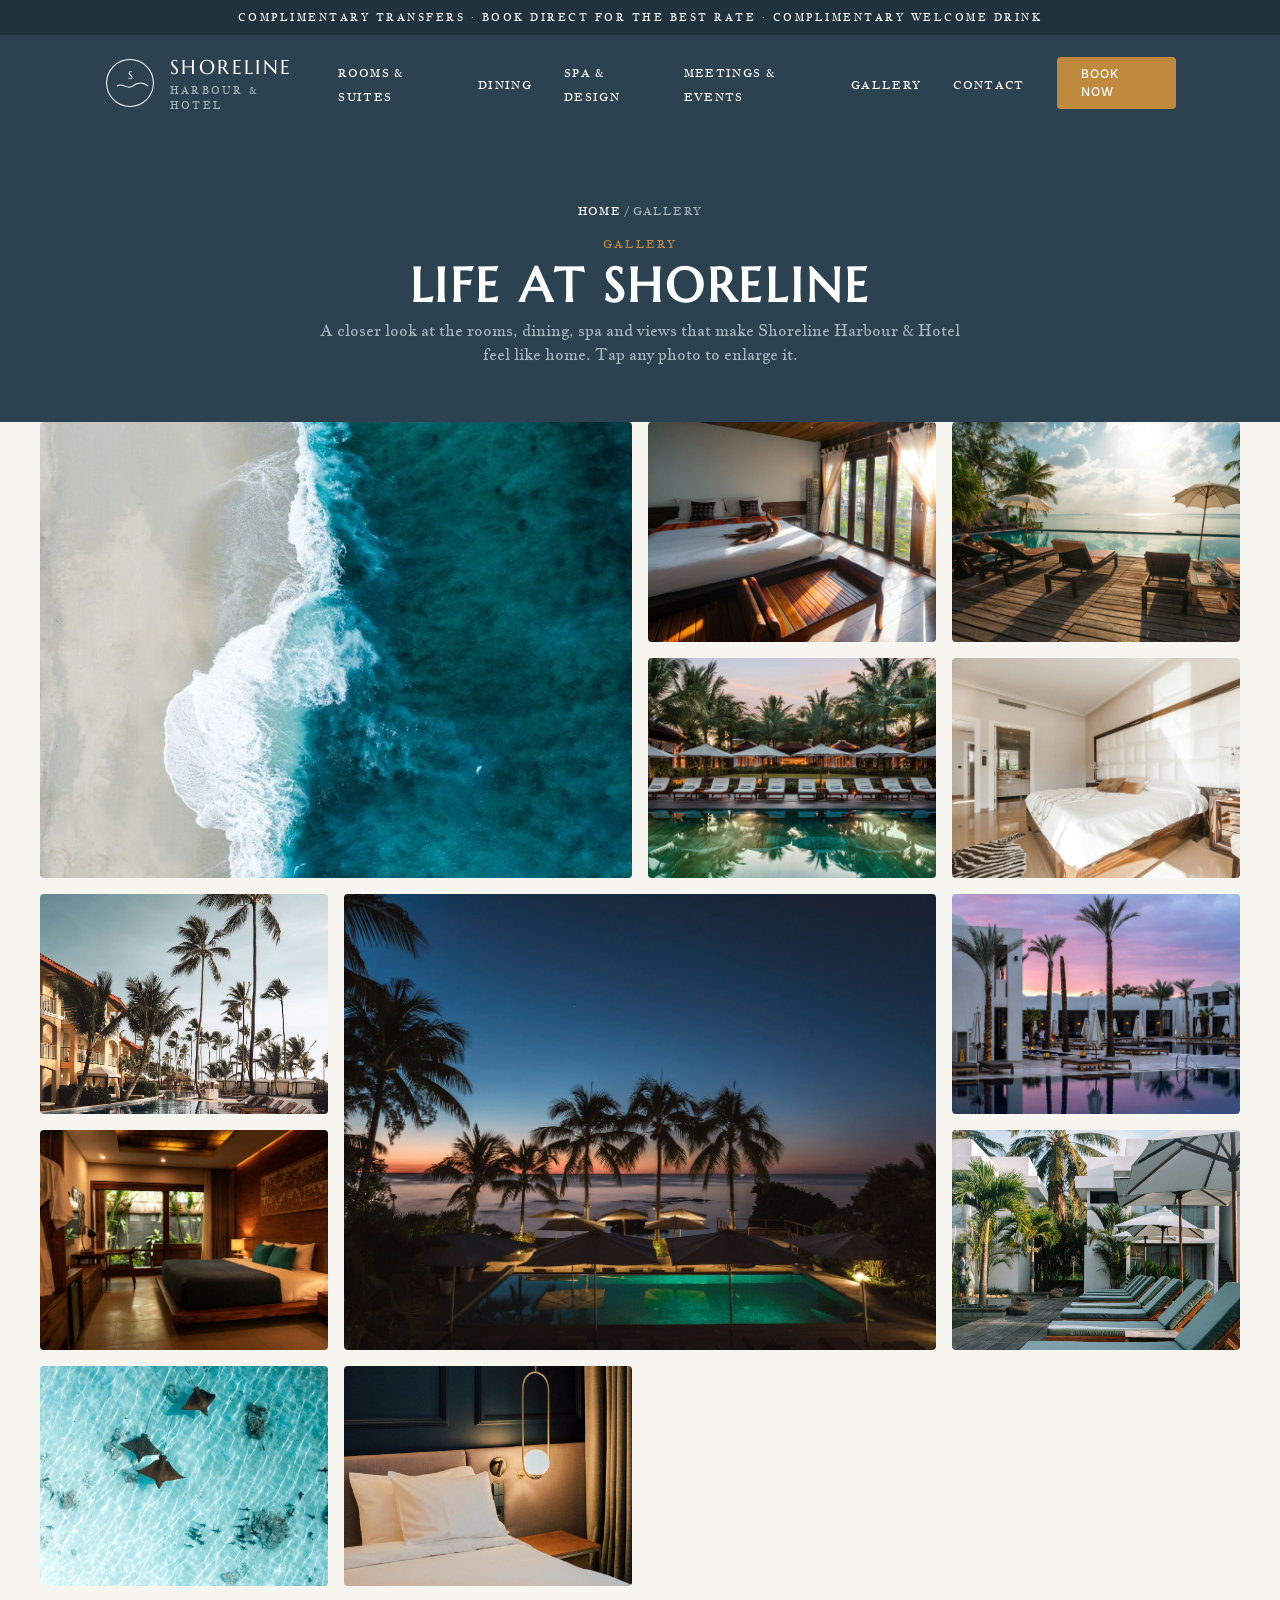
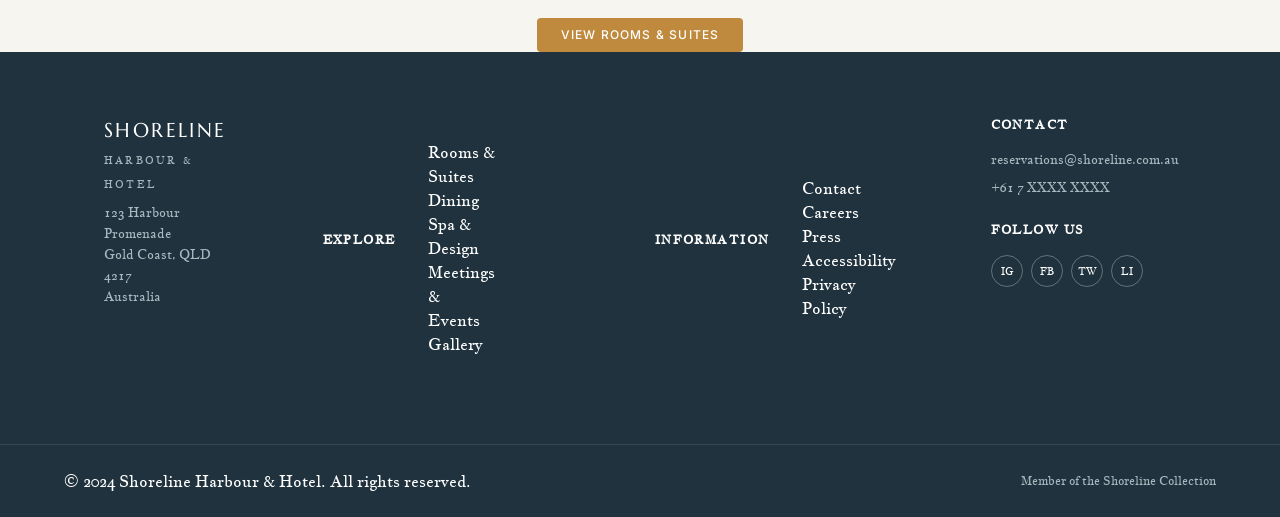
==== gallery.html @ e33201b2 "Initial commit — Shoreline Harbour & Hotel (Claude-maintained copy) Forked from the FraserL04/Shorel" ====
<!DOCTYPE html>
<html lang="en">
<head>
  <meta charset="UTF-8">
  <meta name="viewport" content="width=device-width, initial-scale=1">
  <title>Gallery | Shoreline Harbour & Hotel</title>
  <link rel="stylesheet" href="styles.css">
</head>
<body>

  <div id="scroll-progress"></div>

  <div class="announcement-bar">
    COMPLIMENTARY TRANSFERS · BOOK DIRECT FOR THE BEST RATE ·
    COMPLIMENTARY WELCOME DRINK
  </div>

  <header>

    <nav aria-label="Primary">

      <a href="index.html#hero" class="logo">

        <div class="logo-icon">

          <svg viewBox="0 0 100 100" aria-hidden="true">
            <circle cx="50" cy="50" r="45" fill="none" stroke="currentColor" stroke-width="2"/>
            <path
              d="M25 56 C35 48,45 64,55 56
                 S75 48,85 56"
              fill="none"
              stroke="currentColor"
              stroke-width="2"
            />
            <text x="50" y="42" text-anchor="middle">S</text>
          </svg>

        </div>

        <div class="logo-text">
          <span class="logo-title">SHORELINE</span>
          <span class="logo-subtitle">HARBOUR &amp; HOTEL</span>
        </div>

      </a>

      <button class="nav-toggle" aria-label="Open menu" aria-expanded="false">
        <span></span>
        <span></span>
        <span></span>
      </button>

      <ul class="nav-links">
        <li><a href="rooms.html">Rooms &amp; Suites</a></li>
        <li><a href="index.html#dining">Dining</a></li>
        <li><a href="index.html#spa">Spa &amp; Design</a></li>
        <li><a href="index.html#events">Meetings &amp; Events</a></li>
        <li><a href="gallery.html" aria-current="page">Gallery</a></li>
        <li><a href="index.html#events">Contact</a></li>
      </ul>

      <a href="index.html#events" class="nav-book-btn">Book Now</a>

    </nav>

  </header>

  <main>

    <section class="page-hero">
      <div class="container">
        <div class="breadcrumb"><a href="index.html">Home</a> / Gallery</div>
        <div class="section-label">Gallery</div>
        <h1>Life at Shoreline</h1>
        <p>
          A closer look at the rooms, dining, spa and views that make
          Shoreline Harbour &amp; Hotel feel like home. Tap any photo to
          enlarge it.
        </p>
      </div>
    </section>

    <section id="full-gallery">
      <div class="container">

        <div class="full-gallery-grid reveal-grid">

          <button class="gallery-item reveal span-2 img-gallery-2" data-full="images/gallery-aerial-beach.jpg" aria-label="Aerial view of the beach"></button>
          <button class="gallery-item reveal room-img-deluxe" data-full="images/deluxe-king-room.jpg" aria-label="Deluxe King Room"></button>
          <button class="gallery-item reveal img-spa-large" data-full="images/spa-poolside.jpg" aria-label="Poolside spa area"></button>
          <button class="gallery-item reveal img-gallery-3" data-full="images/gallery-sunset-poolside.jpg" aria-label="Sunset by the poolside"></button>
          <button class="gallery-item reveal room-img-junior" data-full="images/junior-suite-room.jpg" aria-label="Junior Suite lounge area"></button>
          <button class="gallery-item reveal img-dining" data-full="images/dining-terrace.jpg" aria-label="Waterfront dining terrace"></button>
          <button class="gallery-item reveal img-gallery-4 span-2" data-full="images/gallery-night-pool.jpg" aria-label="Pool at night"></button>
          <button class="gallery-item reveal img-spa-small-1" data-full="images/spa-sunset-lounge.jpg" aria-label="Sunset spa lounge"></button>
          <button class="gallery-item reveal room-img-penthouse" data-full="images/penthouse-suite-room.jpg" aria-label="Penthouse Suite with private terrace"></button>
          <button class="gallery-item reveal img-gallery-1" data-full="images/gallery-resort-loungers.jpg" aria-label="Resort loungers"></button>
          <button class="gallery-item reveal img-spa-small-2" data-full="images/spa-stingray-lagoon.jpg" aria-label="Stingray lagoon spa"></button>
          <button class="gallery-item reveal img-gallery-5" data-full="images/gallery-bedside-lamp.jpg" aria-label="Bedside lamp detail"></button>

        </div>

        <div class="section-cta">
          <a href="rooms.html" class="section-link">View Rooms &amp; Suites</a>
        </div>

      </div>
    </section>

  </main>

  <div class="lightbox-overlay" id="lightbox">
    <button class="lightbox-close" id="lightbox-close" aria-label="Close">&times;</button>
    <img src="" alt="" id="lightbox-image">
  </div>

  <footer>

    <div class="footer-top">

      <div class="footer-brand">
        <div class="footer-logo">
          <span class="logo-title">SHORELINE</span>
          <span class="logo-subtitle">HARBOUR &amp; HOTEL</span>
        </div>
        <p class="footer-address">
          123 Harbour Promenade<br>
          Gold Coast, QLD 4217<br>
          Australia
        </p>
      </div>

      <nav class="footer-col">
        <h3>Explore</h3>
        <ul>
          <li><a href="rooms.html">Rooms &amp; Suites</a></li>
          <li><a href="index.html#dining">Dining</a></li>
          <li><a href="index.html#spa">Spa &amp; Design</a></li>
          <li><a href="index.html#events">Meetings &amp; Events</a></li>
          <li><a href="gallery.html">Gallery</a></li>
        </ul>
      </nav>

      <nav class="footer-col">
        <h3>Information</h3>
        <ul>
          <li><a href="index.html#events">Contact</a></li>
          <li><a href="#">Careers</a></li>
          <li><a href="#">Press</a></li>
          <li><a href="#">Accessibility</a></li>
          <li><a href="#">Privacy Policy</a></li>
        </ul>
      </nav>

      <div class="footer-col">
        <h3>Contact</h3>
        <p>reservations@shoreline.com.au</p>
        <p>+61 7 XXXX XXXX</p>

        <h3 class="footer-follow">Follow Us</h3>
        <div class="footer-social">
          <a href="#" aria-label="Instagram">IG</a>
          <a href="#" aria-label="Facebook">FB</a>
          <a href="#" aria-label="Twitter">TW</a>
          <a href="#" aria-label="LinkedIn">LI</a>
        </div>
      </div>

    </div>

    <div class="footer-bottom">
      <p>&copy; 2024 Shoreline Harbour & Hotel. All rights reserved.</p>
      <p class="footer-collection">Member of the Shoreline Collection</p>
    </div>

  </footer>

  <button id="back-to-top" aria-label="Back to top">↑</button>

  <div class="mobile-book-bar">
    <span class="mobile-book-bar-info">From<strong>$420/night</strong></span>
    <a href="index.html#events" class="nav-book-btn">Book Now</a>
  </div>

  <script src="script.js"></script>

</body>
</html>
---- styles.css ----
@import url('https://fonts.googleapis.com/css2?family=Inter:wght@500&family=Jacques+Francois&family=Marcellus+SC&family=Wittgenstein:ital@0;1&display=swap');

:root {
  --color-primary: #2c4250;
  --color-accent: #c08a3e;
  --color-bg: #f7f5f0;
  --color-cream-deep: #f1e6d2;
  --color-white: #ffffff;
  --color-muted: #a7b8bf;
  --color-dark: #20323d;
  --color-border: #cdcdcd;
  --color-placeholder: #c9c3b5;

  --space-xs: 4px;
  --space-sm: 8px;
  --space-md: 16px;
  --space-lg: 24px;
  --space-xl: 32px;
  --space-2xl: 48px;
  --space-3xl: 64px;
}

*,
*::before,
*::after {
  box-sizing: border-box;
}

html {
  scroll-behavior: smooth;
}

body {
  margin: 0;
  background: var(--color-bg);
  color: var(--color-primary);
  font-family: "Jacques Francois", serif;
  line-height: 1.5;
}

img {
  display: block;
  width: 100%;
}

a {
  text-decoration: none;
  color: inherit;
}

.container {
  max-width: 1200px;
  margin: 0 auto;
}

/* =======================
   Scroll-reveal animation
   Elements fade + lift into place the first time they enter
   the viewport (see .reveal usage on images/cards throughout).
======================= */

.reveal {
  opacity: 0;
  transform: translateY(28px);
  transition: opacity 0.8s ease, transform 0.8s ease;
}

.reveal.in-view {
  opacity: 1;
  transform: translateY(0);
}

.reveal-grid > .reveal:nth-child(1)  { transition-delay: 0s; }
.reveal-grid > .reveal:nth-child(2)  { transition-delay: .08s; }
.reveal-grid > .reveal:nth-child(3)  { transition-delay: .16s; }
.reveal-grid > .reveal:nth-child(4)  { transition-delay: .24s; }
.reveal-grid > .reveal:nth-child(5)  { transition-delay: .32s; }
.reveal-grid > .reveal:nth-child(6)  { transition-delay: .4s; }
.reveal-grid > .reveal:nth-child(7)  { transition-delay: .48s; }
.reveal-grid > .reveal:nth-child(8)  { transition-delay: .56s; }
.reveal-grid > .reveal:nth-child(9)  { transition-delay: .64s; }
.reveal-grid > .reveal:nth-child(10) { transition-delay: .72s; }
.reveal-grid > .reveal:nth-child(11) { transition-delay: .8s; }
.reveal-grid > .reveal:nth-child(12) { transition-delay: .88s; }

@media (prefers-reduced-motion: reduce) {
  .reveal {
    opacity: 1;
    transform: none;
    transition: none;
  }
}

/* =======================
   Announcement Bar
======================= */

.announcement-bar {
  background: var(--color-dark);
  color: var(--color-white);
  text-align: center;
  padding: 10px 20px;
  font-size: 10px;
  letter-spacing: 0.25em;
  text-transform: uppercase;
  font-family: "Jacques Francois", serif;
}

/* =======================
   Typography
======================= */

h1,
h2,
h3 {
  font-family: "Marcellus SC", serif;
  letter-spacing: 0.06em;
  margin-top: 0;
}

h1,
h2 {
  text-transform: uppercase;
}

h1 {
  font-size: 76px;
  line-height: 1.05;
}

h2 {
  font-size: 36px;
  line-height: 1.1;
  margin-bottom: var(--space-xl);
}

h3 {
  font-size: 18px;
}

p,
input,
textarea,
label,
li,
a {
  font-family: "Jacques Francois", serif;
}

.tagline {
  font-family: "Wittgenstein", serif;
  font-style: italic;
  font-size: 20px;
  line-height: 1.5;
}

button,
.nav-book-btn,
.section-link,
.outline-link,
.outline-button,
.outline-dark {
  background: var(--color-accent);
  color: var(--color-white);
  border: none;
  border-radius: 4px;
  padding: var(--space-sm) var(--space-lg);
  font-family: "Inter", sans-serif;
  font-size: 12px;
  font-weight: 500;
  letter-spacing: 0.1em;
  text-transform: uppercase;
  cursor: pointer;
}

.section-link,
.outline-link {
  display: inline-block;
}

.outline-link {
  background: transparent;
  border: 1px solid var(--color-primary);
  color: var(--color-primary);
}

/* =======================
   Header
======================= */

header {
  background: var(--color-primary);
}

nav {
  max-width: 1200px;
  margin: 0 auto;
  padding: var(--space-sm) var(--space-3xl);
  display: flex;
  align-items: center;
  justify-content: space-between;
  gap: 32px;
}

/* =======================
   Logo
======================= */

.logo {
  display: flex;
  align-items: center;
  gap: 14px;
  color: var(--color-white);
}

.logo-icon {
  width: 56px;
  height: 56px;
}

.logo-icon svg {
  width: 100%;
  height: 100%;
}

.logo-icon text {
  fill: currentColor;
  font-family: "Marcellus SC", serif;
  font-size: 22px;
}

.logo-text {
  display: flex;
  flex-direction: column;
}

.logo-title {
  color: var(--color-white);
  font-family: "Marcellus SC", serif;
  font-size: 20px;
  letter-spacing: 0.12em;
}

.logo-subtitle {
  color: var(--color-muted);
  font-size: 10px;
  letter-spacing: 0.22em;
  text-transform: uppercase;
}

/* =======================
   Navigation
======================= */

.nav-links {
  display: flex;
  align-items: center;
  gap: var(--space-xl);
  list-style: none;
  margin-left: auto;
  padding: 0;
}

.nav-links a {
  color: var(--color-white);
  font-size: 11px;
  letter-spacing: 0.12em;
  text-transform: uppercase;
}

.nav-book-btn {
  display: inline-block;
}

/* =======================
   Hero
======================= */

#hero {
  position: relative;
  overflow: hidden;
  background: var(--color-primary);
  color: var(--color-white);
  padding: 96px var(--space-3xl) 112px;
}

.hero-slides {
  position: absolute;
  inset: 0;
  z-index: 0;
}

.hero-slide {
  position: absolute;
  inset: 0;
  background-size: cover;
  background-position: center;
  opacity: 0;
  transform: scale(1.06);
  transition: opacity 1.8s ease, transform 7s ease-out;
}

.hero-slide.active {
  opacity: 1;
  transform: scale(1);
}

.hero-overlay {
  position: absolute;
  inset: 0;
  z-index: 1;
  background: linear-gradient(
    180deg,
    rgba(32, 50, 61, 0.9),
    rgba(44, 66, 80, 0.8) 55%,
    rgba(32, 50, 61, 0.92)
  );
}

@media (prefers-reduced-motion: reduce) {
  .hero-slide {
    transition: opacity 1.2s ease;
    transform: none;
  }
}

.hero-layout {
  position: relative;
  z-index: 2;
  display: flex;
  justify-content: space-between;
  align-items: center;
  gap: 64px;
}

.hero-content {
  max-width: 650px;
}

.hero-label {
  display: flex;
  align-items: center;
  gap: 12px;
  text-transform: uppercase;
  letter-spacing: 0.18em;
  font-size: 11px;
  margin-bottom: var(--space-lg);
}

.hero-line {
  width: 48px;
  height: 1px;
  background: var(--color-white);
}

#hero h1 {
  color: var(--color-white);
  margin-bottom: var(--space-lg);
}

.hero-divider {
  width: 120px;
  margin: 0 0 var(--space-lg);
  border: 0;
  border-top: 1px solid rgba(255,255,255,.4);
}

#hero .tagline {
  color: var(--color-white);
  margin-bottom: var(--space-xl);
}

.hero-buttons {
  display: flex;
  gap: var(--space-md);
}

.outline-button {
  background: transparent;
  border: 1px solid var(--color-white);
  color: var(--color-white);
}

.hero-emblem {
  width: 220px;
  height: 220px;
  color: var(--color-white);
  flex-shrink: 0;
}

.hero-emblem svg {
  width: 100%;
  height: 100%;
}

/* =======================
   Sections
======================= */

#rooms,
#dining,
#spa,
#gallery,
#testimonials,
#contact {
  padding: var(--space-2xl) var(--space-3xl);
}

/* Alternating cream/white rhythm so the mid-page sections read as
   distinct rooms rather than one continuous scroll. Navy hero and
   the events/weddings bands stay as anchor points either side. */

#rooms,
#spa,
#testimonials {
  background: var(--color-cream-deep);
}

#dining,
#gallery,
#contact {
  background: var(--color-white);
}

.section-intro {
  max-width: 720px;
}

/* =======================
   Room Cards
======================= */

.rooms-grid {
  display: grid;
  grid-template-columns: repeat(3, 1fr);
  gap: var(--space-lg);
}

.room-card {
  background: var(--color-white);
  padding: var(--space-lg);
  border-radius: 4px;
  box-shadow: 0 2px 8px rgba(0,0,0,.06);
}

.room-meta {
  color: var(--color-muted);
}

.price {
  color: var(--color-accent);
  font-size: 18px;
}

.button-group {
  display: flex;
  gap: var(--space-md);
  margin-top: var(--space-lg);
}

.button-group a {
  background: var(--color-accent);
  color: var(--color-white);
  border: none;
  border-radius: 4px;
  padding: var(--space-sm) var(--space-lg);
  font-family: "Inter", sans-serif;
  font-size: 12px;
  font-weight: 500;
  letter-spacing: 0.1em;
  text-transform: uppercase;
  cursor: pointer;
  display: inline-block;
}

.button-group a:hover {
  background: #a8752f;
  transform: translateY(-2px);
  box-shadow: 0 6px 14px rgba(0,0,0,.15);
}

.section-cta {
  text-align: center;
  margin-top: var(--space-xl);
}

/* =======================
   Dining
======================= */

.dining-layout {
  display: grid;
  grid-template-columns: 1fr 1fr;
  gap: var(--space-xl);
  align-items: center;
}

/* =======================
   Spa
======================= */

.spa-grid {
  display: grid;
  grid-template-columns: 2fr 1fr;
  gap: var(--space-lg);
}

.spa-side {
  display: flex;
  flex-direction: column;
  gap: var(--space-lg);
}

.spa-large {
  height: 500px;
}

.spa-small {
  height: 238px;
}

/* =======================
   Events
======================= */

#events {
  background: var(--color-primary);
  color: var(--color-white);
  text-align: center;
  padding: 96px var(--space-3xl);
}

#events h2 {
  color: var(--color-white);
}

.events-content {
  max-width: 800px;
  margin: 0 auto;
}

.events-label {
  text-transform: uppercase;
  letter-spacing: 0.18em;
  font-size: 11px;
  color: var(--color-accent);
  margin-bottom: var(--space-sm);
}

.events-divider {
  width: 120px;
  margin: var(--space-md) auto;
  border: 0;
  border-top: 1px solid rgba(255,255,255,.4);
}

.events-buttons {
  justify-content: center;
  margin-top: var(--space-lg);
}

/* =======================
   Gallery (single row, varied heights)
======================= */

.gallery-grid {
  display: flex;
  align-items: flex-end;
  gap: var(--space-md);
}

.gallery-grid .image-placeholder {
  flex: 1;
  min-width: 0;
}

.gallery-grid .image-placeholder:nth-child(1) {
  height: 300px;
}

.gallery-grid .image-placeholder:nth-child(2) {
  height: 220px;
}

.gallery-grid .image-placeholder:nth-child(3) {
  height: 180px;
}

.gallery-grid .image-placeholder:nth-child(4) {
  height: 260px;
}

.gallery-grid .image-placeholder:nth-child(5) {
  height: 320px;
}

/* =======================
   Image Placeholders
======================= */

.image-placeholder,
.large-image,
.map-placeholder {
  background: var(--color-placeholder);
  background-size: cover;
  background-position: center;
  border-radius: 4px;
}

/* Real photos dropped into each placeholder slot */

.room-img-deluxe   { background-image: url('images/deluxe-king-room.jpg'); }
.room-img-junior   { background-image: url('images/junior-suite-room.jpg'); }
.room-img-penthouse{ background-image: url('images/penthouse-suite-room.jpg'); }

.img-dining     { background-image: url('images/dining-terrace.jpg'); }
.img-spa-large  { background-image: url('images/spa-poolside.jpg'); }
.img-spa-small-1{ background-image: url('images/spa-sunset-lounge.jpg'); }
.img-spa-small-2{ background-image: url('images/spa-stingray-lagoon.jpg'); }

.img-gallery-1 { background-image: url('images/gallery-resort-loungers.jpg'); }
.img-gallery-2 { background-image: url('images/gallery-aerial-beach.jpg'); }
.img-gallery-3 { background-image: url('images/gallery-sunset-poolside.jpg'); }
.img-gallery-4 { background-image: url('images/gallery-night-pool.jpg'); }
.img-gallery-5 { background-image: url('images/gallery-bedside-lamp.jpg'); }

.image-placeholder {
  min-height: 240px;
}

.large-image {
  min-height: 420px;
}

.map-placeholder {
  min-height: 420px;
}

/* =======================
   Testimonials
======================= */

.testimonials-grid {
  display: grid;
  grid-template-columns: repeat(3, 1fr);
  gap: var(--space-lg);
}

.testimonial-card {
  background: var(--color-white);
  padding: var(--space-xl);
  border-radius: 4px;
  box-shadow: 0 2px 8px rgba(0,0,0,.06);
}

blockquote {
  margin: 0 0 var(--space-md);
}

.guest-name {
  color: var(--color-muted);
}

.star-rating {
  color: var(--color-accent);
}

/* =======================
   Contact
======================= */

.contact-layout {
  display: grid;
  grid-template-columns: 1fr 1fr;
  gap: var(--space-xl);
}

form {
  display: flex;
  flex-direction: column;
  gap: var(--space-lg);
}

label {
  display: block;
  margin-bottom: var(--space-sm);
}

input,
textarea {
  width: 100%;
  padding: var(--space-md);
  background: var(--color-white);
  border: 1px solid var(--color-border);
  font-family: inherit;
}

/* =======================
   Footer
======================= */

footer {
  background: var(--color-dark);
  color: var(--color-white);
}

.footer-top {
  max-width: 1200px;
  margin: 0 auto;
  padding: var(--space-3xl);
  display: grid;
  grid-template-columns: 1.2fr 1fr 1fr 1fr;
  gap: var(--space-xl);
}

.footer-links {
  display: flex;
  gap: var(--space-3xl);
}

.footer-links ul {
  list-style: none;
  padding: 0;
}

.footer-links a {
  color: var(--color-white);
}

.footer-brand .logo-title {
  display: block;
}

.footer-address {
  color: var(--color-muted);
  font-size: 13px;
  line-height: 1.6;
  margin-top: var(--space-sm);
}

.footer-col h3 {
  color: var(--color-white);
  font-family: "Jacques Francois", serif;
  text-transform: uppercase;
  letter-spacing: 0.12em;
  font-size: 12px;
  margin-bottom: var(--space-md);
}

.footer-col ul {
  list-style: none;
  padding: 0;
}

.footer-col a {
  color: var(--color-white);
}

.footer-col p {
  color: var(--color-muted);
  font-size: 13px;
  margin: 0 0 var(--space-sm);
}

.footer-follow {
  margin-top: var(--space-lg);
}

.footer-social {
  display: flex;
  gap: var(--space-sm);
}

.footer-social a {
  border: 1px solid rgba(255,255,255,.3);
  border-radius: 50%;
  width: 32px;
  height: 32px;
  display: flex;
  align-items: center;
  justify-content: center;
  font-size: 10px;
  color: var(--color-white);
}

.footer-bottom {
  display: flex;
  justify-content: space-between;
  align-items: center;
  padding: var(--space-lg) var(--space-3xl);
  border-top: 1px solid rgba(255,255,255,.1);
}

.footer-bottom p {
  margin: 0;
}

.footer-collection {
  color: var(--color-muted);
  font-size: 12px;
  margin: 0;
}

/* =========================================================
   LAYER 4 — FIGMA MATCH REFINEMENTS
   New pieces added to match the Figma design.
========================================================= */

/* Small gold label that sits above each section heading */

.section-label {
  text-transform: uppercase;
  letter-spacing: 0.18em;
  font-size: 11px;
  color: var(--color-accent);
  margin-bottom: var(--space-sm);
}

/* White band under the hero — crisp contrast right after the navy hero,
   ahead of the cream rooms section */

#quote-band {
  background: var(--color-white);
  text-align: center;
  padding: var(--space-2xl) var(--space-3xl);
}

.quote-band-label {
  text-transform: uppercase;
  letter-spacing: 0.22em;
  font-size: 10px;
  color: var(--color-muted);
  margin: 0 0 var(--space-md);
}

.quote-band-text {
  font-family: "Wittgenstein", serif;
  font-style: italic;
  font-size: 22px;
  color: var(--color-primary);
  max-width: 720px;
  margin: 0 auto;
}

/* Corner badges on the room cards */

.room-card .image-placeholder {
  position: relative;
}

.room-badge {
  position: absolute;
  top: var(--space-md);
  left: var(--space-md);
  background: var(--color-primary);
  color: var(--color-white);
  font-family: "Inter", sans-serif;
  font-size: 10px;
  font-weight: 500;
  letter-spacing: 0.12em;
  text-transform: uppercase;
  padding: 6px 12px;
  border-radius: 2px;
}

/* Buttons that sit under section text */

.section-btn {
  margin-top: var(--space-lg);
}

/* Outline button for use on light (cream) backgrounds */

.outline-dark {
  background: transparent;
  border: 1px solid var(--color-primary);
  color: var(--color-primary);
}

/* Weddings & Events section (navy band) */

#weddings {
  background: var(--color-primary);
  color: var(--color-white);
  text-align: center;
  padding: 96px var(--space-3xl);
}

#weddings h2 {
  color: var(--color-white);
}

.weddings-content {
  max-width: 800px;
  margin: 0 auto;
}

.weddings-content .section-label {
  color: var(--color-accent);
}

.weddings-buttons {
  justify-content: center;
  margin-top: var(--space-lg);
}

/* Testimonial location line */

.testimonial-card .star-rating {
  margin-bottom: var(--space-md);
}

.guest-location {
  color: var(--color-muted);
  font-size: 12px;
  margin: 0;
}

/* =========================================================
   POLISH — hover states, back to top, scroll progress bar
========================================================= */

/* Smooth transitions on anything interactive */

button,
.nav-book-btn,
.nav-links a,
.footer-col a,
.footer-social a,
.room-card,
.testimonial-card {
  transition: all 0.25s ease;
}

/* Image placeholders zoom in slightly on hover via background-size,
   which crops cleanly within the existing box (no overflow needed) */

.image-placeholder {
  transition: filter 0.5s ease, background-size 0.9s ease, box-shadow 0.3s ease;
}

/* Buttons lift slightly and darken on hover */

button:hover,
.nav-book-btn:hover,
.section-link:hover {
  background: #a8752f;
  transform: translateY(-2px);
  box-shadow: 0 6px 14px rgba(0,0,0,.15);
}

.outline-link:hover {
  background: rgba(44,66,80,.08);
}

.outline-button:hover {
  background: rgba(255,255,255,.12);
  border-color: var(--color-white);
}

.outline-dark:hover {
  background: rgba(44,66,80,.08);
}

/* Nav links get an underline that grows in on hover */

.nav-links a {
  position: relative;
}

.nav-links a::after {
  content: "";
  position: absolute;
  left: 0;
  bottom: -4px;
  width: 0;
  height: 1px;
  background: var(--color-accent);
  transition: width 0.25s ease;
}

.nav-links a:hover::after {
  width: 100%;
}

.nav-links a:hover {
  color: var(--color-accent);
}

/* Footer links brighten on hover */

.footer-col a:hover {
  color: var(--color-accent);
}

.footer-social a:hover {
  border-color: var(--color-accent);
  color: var(--color-accent);
}

/* Cards lift on hover */

.room-card:hover,
.testimonial-card:hover {
  transform: translateY(-4px);
  box-shadow: 0 10px 24px rgba(0,0,0,.10);
}

/* Images zoom and darken slightly on hover, like a real photo would */

.image-placeholder:hover {
  filter: brightness(0.92);
  background-size: 112%;
}

@media (prefers-reduced-motion: reduce) {
  .image-placeholder,
  .image-placeholder:hover {
    transition: none;
    background-size: cover;
  }
}

/* Scroll progress bar — fixed to the very top of the page */

#scroll-progress {
  position: fixed;
  top: 0;
  left: 0;
  height: 3px;
  width: 0%;
  background: var(--color-accent);
  z-index: 1000;
}

/* Back to top button */

#back-to-top {
  position: fixed;
  bottom: var(--space-xl);
  right: var(--space-xl);
  width: 48px;
  height: 48px;
  border-radius: 50%;
  background: var(--color-primary);
  color: var(--color-white);
  border: none;
  display: flex;
  align-items: center;
  justify-content: center;
  font-size: 18px;
  cursor: pointer;
  opacity: 0;
  visibility: hidden;
  transform: translateY(12px);
  transition: all 0.3s ease;
  z-index: 999;
  padding: 0;
}

#back-to-top.visible {
  opacity: 1;
  visibility: visible;
  transform: translateY(0);
}

#back-to-top:hover {
  background: var(--color-accent);
  transform: translateY(-3px);
  box-shadow: 0 6px 14px rgba(0,0,0,.2);
}

/* =========================================================
   LAYER 3 — RESPONSIVE + HAMBURGER NAV
   Everything below is the mobile and tablet behaviour.
========================================================= */

/* Hamburger toggle button — hidden on desktop, shown on mobile */

.nav-toggle {
  display: none;
  flex-direction: column;
  justify-content: center;
  gap: 5px;
  width: 44px;
  height: 44px;
  padding: 0;
  margin-left: auto;
  background: transparent;
  border: none;
  border-radius: 0;
  cursor: pointer;
}

.nav-toggle span {
  display: block;
  width: 26px;
  height: 2px;
  margin: 0 auto;
  background: var(--color-accent);
  transition: transform 0.3s ease, opacity 0.3s ease;
}

/* =======================
   TABLET (max-width 768px)
======================= */

@media (max-width: 768px) {

  /* Let the full nav wrap instead of overflowing, no hamburger yet */
  nav {
    flex-wrap: wrap;
    padding: var(--space-sm) var(--space-lg);
  }

  /* Room cards and testimonials drop to 2 columns */
  .rooms-grid,
  .testimonials-grid {
    grid-template-columns: repeat(2, 1fr);
  }

  /* Footer eases from 4 columns to 2 */
  .footer-top {
    grid-template-columns: repeat(2, 1fr);
  }

}

/* =======================
   MOBILE (max-width 480px — covers real phones, tested at 375px)
======================= */

@media (max-width: 480px) {

  /* --- Navigation collapses to a hamburger menu --- */

  nav {
    flex-wrap: wrap;
    padding: var(--space-sm) var(--space-lg);
    gap: var(--space-md);
  }

  .nav-toggle {
    display: flex;
  }

  .nav-links,
  .nav-book-btn {
    display: none;
  }

  nav.nav-open .nav-links {
    display: flex;
    flex-direction: column;
    flex-basis: 100%;
    gap: var(--space-md);
    margin-left: 0;
    padding: var(--space-md) 0 0;
  }

  nav.nav-open .nav-book-btn {
    display: inline-block;
    flex-basis: 100%;
    text-align: center;
  }

  /* Hamburger lines animate into an X when the menu is open */
  nav.nav-open .nav-toggle span:nth-child(1) {
    transform: translateY(7px) rotate(45deg);
  }

  nav.nav-open .nav-toggle span:nth-child(2) {
    opacity: 0;
  }

  nav.nav-open .nav-toggle span:nth-child(3) {
    transform: translateY(-7px) rotate(-45deg);
  }

  /* --- Hero stacks vertically and centres --- */

  #hero {
    padding: var(--space-2xl) var(--space-lg);
  }

  .hero-layout {
    flex-direction: column;
    align-items: center;
    text-align: center;
    gap: var(--space-xl);
  }

  .hero-label {
    justify-content: center;
  }

  .hero-divider {
    margin-left: auto;
    margin-right: auto;
  }

  .hero-buttons {
    justify-content: center;
    flex-wrap: wrap;
  }

  .hero-emblem {
    width: 140px;
    height: 140px;
  }

  #hero h1 {
    font-size: 44px;
  }

  /* --- Section headings shrink --- */

  h2 {
    font-size: 28px;
  }

  /* --- Section padding reduces to 24px --- */

  #rooms,
  #dining,
  #spa,
  #gallery,
  #testimonials,
  #quote-band {
    padding: var(--space-lg);
  }

  #events,
  #weddings {
    padding: var(--space-2xl) var(--space-lg);
  }

  /* --- Cards collapse to a single column --- */

  .testimonials-grid {
    grid-template-columns: 1fr;
  }

  /* --- Room cards become a swipeable carousel for faster scanning/booking --- */

  .rooms-grid {
    display: flex;
    grid-template-columns: unset;
    overflow-x: auto;
    scroll-snap-type: x mandatory;
    -webkit-overflow-scrolling: touch;
    gap: var(--space-md);
    margin: 0 calc(var(--space-lg) * -1);
    padding: 0 var(--space-lg) var(--space-sm);
  }

  .rooms-grid .room-card {
    flex: 0 0 82%;
    scroll-snap-align: center;
  }

  /* Hide the descriptive paragraph on mobile room cards so photo, price
     and the Book button are visible without extra scrolling/reading */

  .room-card > p:not(.room-meta):not(.price) {
    display: none;
  }

  .room-card .button-group {
    gap: var(--space-sm);
  }

  .room-card .button-group button:last-child {
    flex: 1;
  }

  /* --- Card inner padding reduces to 16px --- */

  .room-card,
  .testimonial-card {
    padding: var(--space-md);
  }

  .button-group {
    flex-wrap: wrap;
  }

  /* --- Dining and spa stack into one column --- */

  .dining-layout,
  .spa-grid {
    grid-template-columns: 1fr;
  }

  .spa-large {
    height: 300px;
  }

  /* --- Gallery becomes a single column --- */

  .gallery-grid {
    display: grid;
    grid-template-columns: 1fr;
    gap: var(--space-md);
  }

  .gallery-grid .image-placeholder:nth-child(n) {
    height: 200px;
  }

  /* --- Footer stacks vertically --- */

  .footer-top {
    grid-template-columns: 1fr;
    padding: var(--space-2xl) var(--space-lg);
  }

  .footer-bottom {
    flex-direction: column;
    gap: var(--space-sm);
    text-align: center;
    padding: var(--space-lg);
  }

  /* --- Persistent quick-booking bar --- */

  body {
    padding-bottom: 76px;
  }

  .mobile-book-bar {
    display: flex;
  }

  #back-to-top {
    bottom: 92px;
  }

}

/* =========================================================
   MOBILE QUICK-BOOKING BAR
   Sticky bottom bar (mobile only) so booking is always one
   tap away, regardless of scroll position.
========================================================= */

.mobile-book-bar {
  display: none;
  position: fixed;
  bottom: 0;
  left: 0;
  right: 0;
  align-items: center;
  justify-content: space-between;
  gap: var(--space-md);
  background: var(--color-primary);
  padding: 10px var(--space-lg);
  box-shadow: 0 -4px 16px rgba(0,0,0,.18);
  z-index: 998;
}

.mobile-book-bar-info {
  color: var(--color-white);
  font-family: "Inter", sans-serif;
  font-size: 11px;
  letter-spacing: 0.06em;
}

.mobile-book-bar-info strong {
  display: block;
  font-family: "Marcellus SC", serif;
  font-size: 16px;
  letter-spacing: 0.04em;
  color: var(--color-accent);
}

.mobile-book-bar .nav-book-btn {
  display: inline-block;
  flex-shrink: 0;
}

/* =========================================================
   SUBPAGES — Rooms & Suites / Gallery
========================================================= */

.page-hero {
  background: var(--color-primary);
  color: var(--color-white);
  text-align: center;
  padding: 72px var(--space-3xl) 56px;
}

.page-hero .section-label {
  color: var(--color-accent);
}

.page-hero h1 {
  color: var(--color-white);
  font-size: 48px;
  margin-bottom: var(--space-sm);
}

.page-hero p {
  max-width: 640px;
  margin: 0 auto;
  color: var(--color-muted);
}

.breadcrumb {
  font-size: 11px;
  letter-spacing: 0.1em;
  text-transform: uppercase;
  color: var(--color-muted);
  margin-bottom: var(--space-md);
}

.breadcrumb a {
  color: var(--color-white);
}

.breadcrumb a:hover {
  color: var(--color-accent);
}

/* Room detail list */

.room-detail {
  display: grid;
  grid-template-columns: 1fr 1fr;
  gap: var(--space-xl);
  align-items: center;
  padding: var(--space-2xl) 0;
  border-bottom: 1px solid var(--color-border);
}

.room-detail:last-of-type {
  border-bottom: none;
}

.room-detail.reverse .room-detail-image {
  order: 2;
}

.room-detail-image {
  min-height: 380px;
  border-radius: 4px;
  position: relative;
}

.room-detail-amenities {
  list-style: none;
  display: flex;
  flex-wrap: wrap;
  gap: 8px 20px;
  padding: 0;
  margin: var(--space-md) 0 var(--space-lg);
}

.room-detail-amenities li {
  font-family: "Inter", sans-serif;
  font-size: 12px;
  letter-spacing: 0.02em;
  color: var(--color-primary);
}

.room-detail-amenities li::before {
  content: "\2713";
  color: var(--color-accent);
  margin-right: 6px;
}

/* Full gallery grid + lightbox */

.full-gallery-grid {
  display: grid;
  grid-template-columns: repeat(4, 1fr);
  grid-auto-rows: 220px;
  gap: var(--space-md);
}

.full-gallery-grid .gallery-item {
  background-size: cover;
  background-position: center;
  border-radius: 4px;
  cursor: pointer;
  border: none;
  padding: 0;
  transition: filter 0.5s ease, transform 0.3s ease, background-size 0.9s ease, box-shadow 0.3s ease;
}

.full-gallery-grid .gallery-item:hover {
  filter: brightness(0.9);
  transform: translateY(-3px);
  background-size: 114%;
  box-shadow: 0 12px 28px rgba(0,0,0,.22);
}

@media (prefers-reduced-motion: reduce) {
  .full-gallery-grid .gallery-item,
  .full-gallery-grid .gallery-item:hover {
    transition: none;
    background-size: cover;
  }
}

.full-gallery-grid .gallery-item.span-2 {
  grid-column: span 2;
  grid-row: span 2;
}

.lightbox-overlay {
  display: none;
  position: fixed;
  inset: 0;
  background: rgba(20,26,30,.94);
  align-items: center;
  justify-content: center;
  padding: var(--space-xl);
  z-index: 2000;
}

.lightbox-overlay.open {
  display: flex;
}

.lightbox-overlay img {
  max-width: 90vw;
  max-height: 85vh;
  width: auto;
  border-radius: 4px;
  box-shadow: 0 20px 60px rgba(0,0,0,.5);
}

.lightbox-close {
  position: absolute;
  top: 20px;
  right: 24px;
  background: transparent;
  border: none;
  color: var(--color-white);
  font-size: 32px;
  line-height: 1;
  padding: 8px;
  cursor: pointer;
}

/* Booking form (in the #events section) */

.booking-form {
  display: grid;
  grid-template-columns: repeat(2, 1fr);
  gap: var(--space-md);
  text-align: left;
  max-width: 640px;
  margin: var(--space-xl) auto 0;
}

.booking-form .field-full {
  grid-column: 1 / -1;
}

.booking-form label {
  display: block;
  font-family: "Inter", sans-serif;
  font-size: 11px;
  letter-spacing: 0.08em;
  text-transform: uppercase;
  color: var(--color-muted);
  margin-bottom: 6px;
}

.booking-form input,
.booking-form select {
  width: 100%;
  padding: 12px var(--space-md);
  background: rgba(255,255,255,.06);
  border: 1px solid rgba(255,255,255,.25);
  border-radius: 4px;
  color: var(--color-white);
  font-family: "Jacques Francois", serif;
  font-size: 14px;
}

.booking-form input::placeholder {
  color: rgba(255,255,255,.5);
}

.booking-form input:focus,
.booking-form select:focus {
  outline: none;
  border-color: var(--color-accent);
}

.booking-form select option {
  color: var(--color-dark);
}

.booking-form .field-error {
  color: #e6a4a4;
  font-size: 11px;
  margin-top: 4px;
  min-height: 14px;
}

.booking-submit {
  grid-column: 1 / -1;
  justify-self: center;
  margin-top: var(--space-sm);
}

.booking-confirmation {
  grid-column: 1 / -1;
  display: none;
  background: rgba(255,255,255,.08);
  border: 1px solid rgba(255,255,255,.25);
  border-radius: 4px;
  padding: var(--space-md);
  font-family: "Inter", sans-serif;
  font-size: 13px;
  color: var(--color-white);
}

.booking-confirmation.visible {
  display: block;
}

@media (max-width: 768px) {

  .full-gallery-grid {
    grid-template-columns: repeat(2, 1fr);
    grid-auto-rows: 180px;
  }

  .room-detail,
  .room-detail.reverse {
    grid-template-columns: 1fr;
  }

  .room-detail.reverse .room-detail-image {
    order: 0;
  }

}

@media (max-width: 480px) {

  .page-hero {
    padding: var(--space-2xl) var(--space-lg) var(--space-xl);
  }

  .page-hero h1 {
    font-size: 34px;
  }

  .full-gallery-grid {
    grid-template-columns: 1fr;
    grid-auto-rows: 220px;
  }

  .full-gallery-grid .gallery-item.span-2 {
    grid-column: span 1;
    grid-row: span 1;
  }

  .booking-form {
    grid-template-columns: 1fr;
  }

}
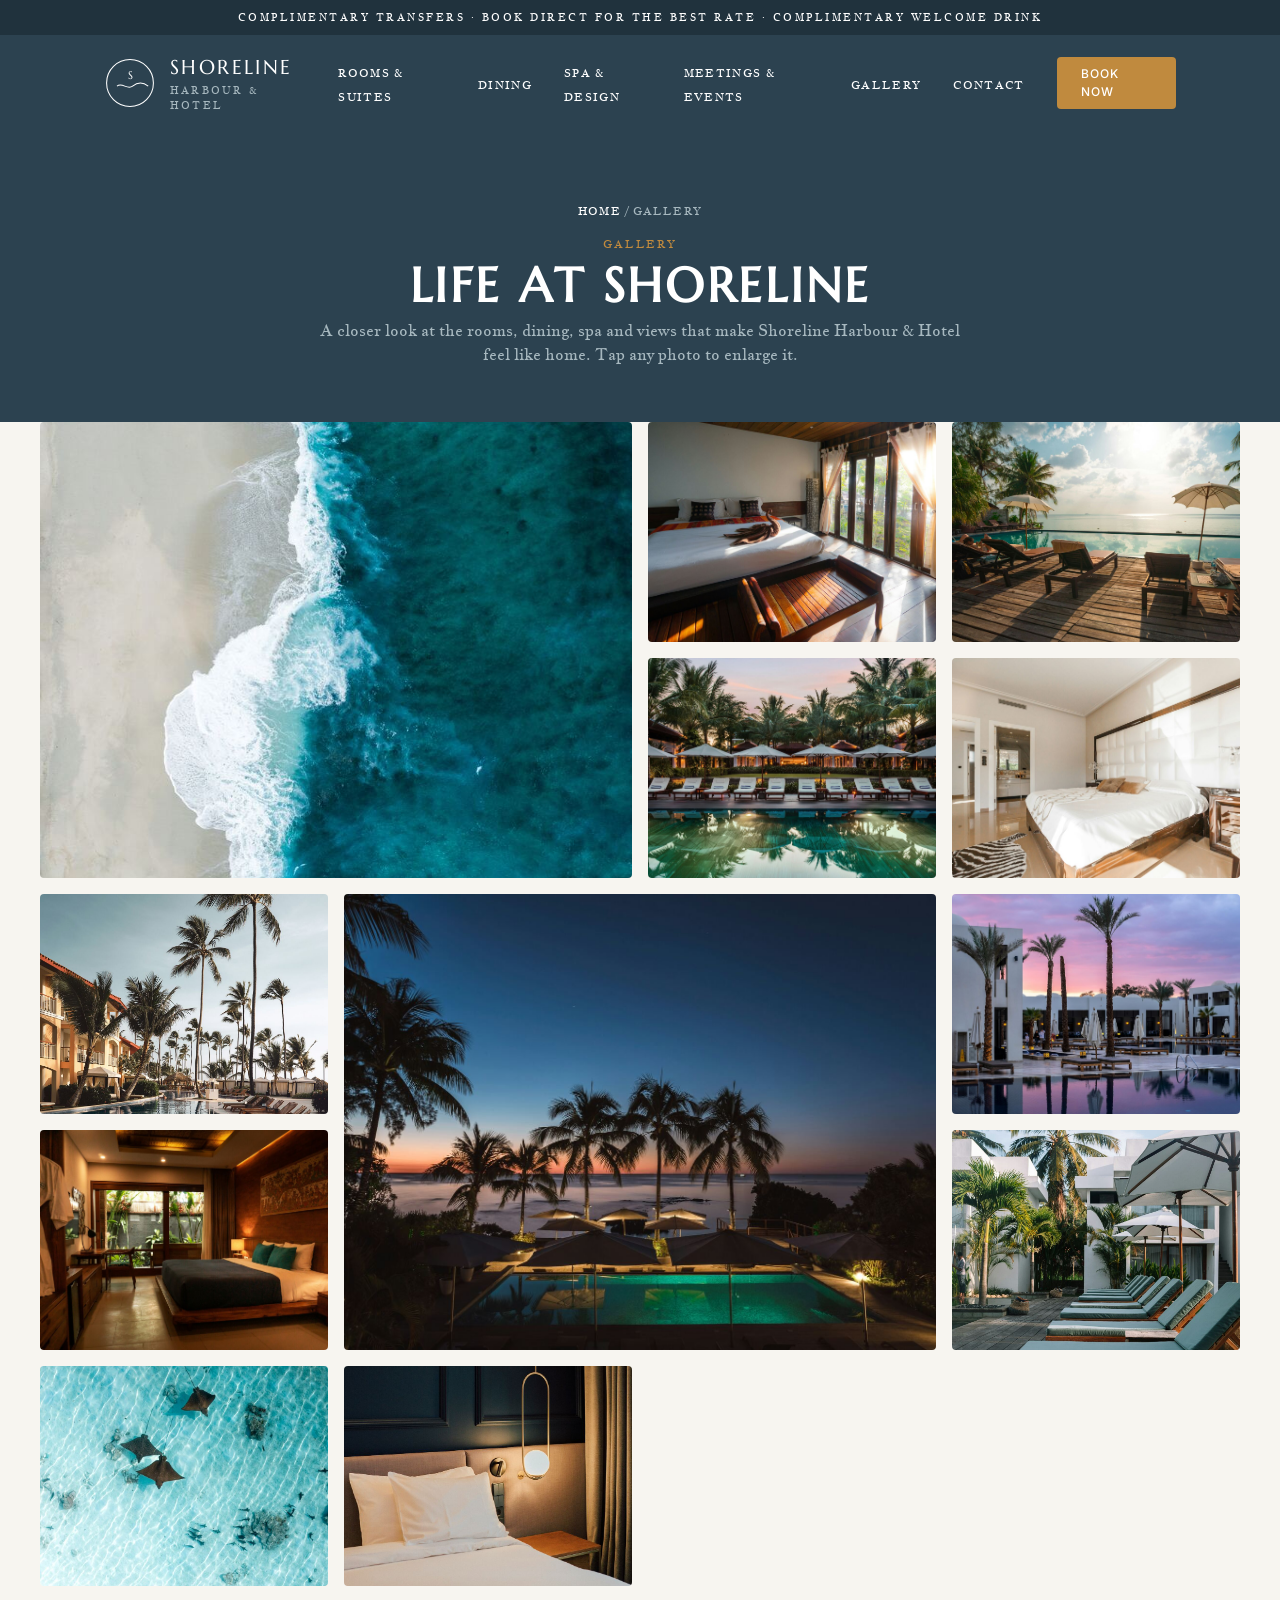
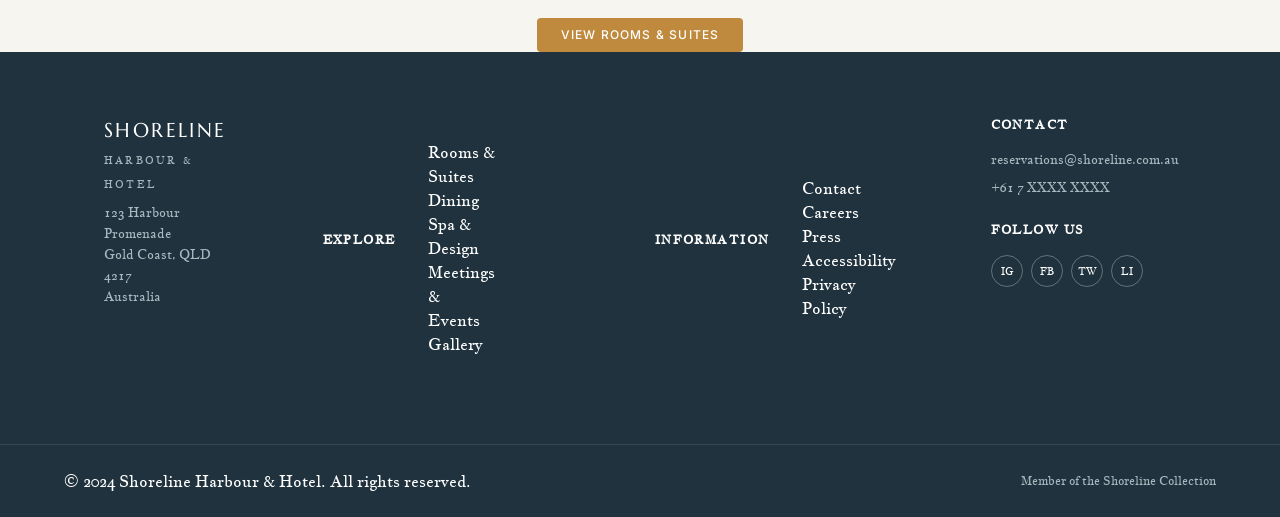
==== commit c1b319f6: "Next-level design/interactivity pass: favicon, real <img>s, hero and testimonial carousels, scroll-s" ====
--- a/gallery.html
+++ b/gallery.html
@@ -4,6 +4,24 @@
   <meta charset="UTF-8">
   <meta name="viewport" content="width=device-width, initial-scale=1">
   <title>Gallery | Shoreline Harbour & Hotel</title>
+  <meta name="description" content="A visual tour of Shoreline Harbour & Hotel — rooms, dining, spa and harbour views on the Gold Coast.">
+
+  <link rel="icon" type="image/svg+xml" href="favicon.svg">
+  <link rel="icon" type="image/png" sizes="32x32" href="favicon-32.png">
+  <link rel="icon" type="image/png" sizes="16x16" href="favicon-16.png">
+  <link rel="apple-touch-icon" href="apple-touch-icon.png">
+
+  <meta property="og:type" content="website">
+  <meta property="og:site_name" content="Shoreline Harbour & Hotel">
+  <meta property="og:title" content="Gallery | Shoreline Harbour & Hotel">
+  <meta property="og:description" content="A visual tour of Shoreline Harbour & Hotel — rooms, dining, spa and harbour views on the Gold Coast.">
+  <meta property="og:image" content="og-image.jpg">
+  <meta property="og:url" content="gallery.html">
+  <meta name="twitter:card" content="summary_large_image">
+  <meta name="twitter:title" content="Gallery | Shoreline Harbour & Hotel">
+  <meta name="twitter:description" content="A visual tour of Shoreline Harbour & Hotel — rooms, dining, spa and harbour views.">
+  <meta name="twitter:image" content="og-image.jpg">
+
   <link rel="stylesheet" href="styles.css">
 </head>
 <body>
@@ -85,18 +103,18 @@
 
         <div class="full-gallery-grid reveal-grid">
 
-          <button class="gallery-item reveal span-2 img-gallery-2" data-full="images/gallery-aerial-beach.jpg" aria-label="Aerial view of the beach"></button>
-          <button class="gallery-item reveal room-img-deluxe" data-full="images/deluxe-king-room.jpg" aria-label="Deluxe King Room"></button>
-          <button class="gallery-item reveal img-spa-large" data-full="images/spa-poolside.jpg" aria-label="Poolside spa area"></button>
-          <button class="gallery-item reveal img-gallery-3" data-full="images/gallery-sunset-poolside.jpg" aria-label="Sunset by the poolside"></button>
-          <button class="gallery-item reveal room-img-junior" data-full="images/junior-suite-room.jpg" aria-label="Junior Suite lounge area"></button>
-          <button class="gallery-item reveal img-dining" data-full="images/dining-terrace.jpg" aria-label="Waterfront dining terrace"></button>
-          <button class="gallery-item reveal img-gallery-4 span-2" data-full="images/gallery-night-pool.jpg" aria-label="Pool at night"></button>
-          <button class="gallery-item reveal img-spa-small-1" data-full="images/spa-sunset-lounge.jpg" aria-label="Sunset spa lounge"></button>
-          <button class="gallery-item reveal room-img-penthouse" data-full="images/penthouse-suite-room.jpg" aria-label="Penthouse Suite with private terrace"></button>
-          <button class="gallery-item reveal img-gallery-1" data-full="images/gallery-resort-loungers.jpg" aria-label="Resort loungers"></button>
-          <button class="gallery-item reveal img-spa-small-2" data-full="images/spa-stingray-lagoon.jpg" aria-label="Stingray lagoon spa"></button>
-          <button class="gallery-item reveal img-gallery-5" data-full="images/gallery-bedside-lamp.jpg" aria-label="Bedside lamp detail"></button>
+          <button class="gallery-item reveal span-2" data-full="images/gallery-aerial-beach.jpg" aria-label="Aerial view of the beach"><img src="images/gallery-aerial-beach.jpg" alt="Aerial view of the beach" loading="lazy" width="787" height="1400"></button>
+          <button class="gallery-item reveal" data-full="images/deluxe-king-room.jpg" aria-label="Deluxe King Room"><img src="images/deluxe-king-room.jpg" alt="Deluxe King Room" loading="lazy" width="1400" height="933"></button>
+          <button class="gallery-item reveal" data-full="images/spa-poolside.jpg" aria-label="Poolside spa area"><img src="images/spa-poolside.jpg" alt="Poolside spa area" loading="lazy" width="1400" height="1120"></button>
+          <button class="gallery-item reveal" data-full="images/gallery-sunset-poolside.jpg" aria-label="Sunset by the poolside"><img src="images/gallery-sunset-poolside.jpg" alt="Sunset by the poolside" loading="lazy" width="1400" height="933"></button>
+          <button class="gallery-item reveal" data-full="images/junior-suite-room.jpg" aria-label="Junior Suite lounge area"><img src="images/junior-suite-room.jpg" alt="Junior Suite lounge area" loading="lazy" width="1400" height="933"></button>
+          <button class="gallery-item reveal" data-full="images/dining-terrace.jpg" aria-label="Waterfront dining terrace"><img src="images/dining-terrace.jpg" alt="Waterfront dining terrace" loading="lazy" width="1120" height="1400"></button>
+          <button class="gallery-item reveal span-2" data-full="images/gallery-night-pool.jpg" aria-label="Pool at night"><img src="images/gallery-night-pool.jpg" alt="Pool at night" loading="lazy" width="1400" height="935"></button>
+          <button class="gallery-item reveal" data-full="images/spa-sunset-lounge.jpg" aria-label="Sunset spa lounge"><img src="images/spa-sunset-lounge.jpg" alt="Sunset spa lounge" loading="lazy" width="1400" height="933"></button>
+          <button class="gallery-item reveal" data-full="images/penthouse-suite-room.jpg" aria-label="Penthouse Suite with private terrace"><img src="images/penthouse-suite-room.jpg" alt="Penthouse Suite with private terrace" loading="lazy" width="1400" height="933"></button>
+          <button class="gallery-item reveal" data-full="images/gallery-resort-loungers.jpg" aria-label="Resort loungers"><img src="images/gallery-resort-loungers.jpg" alt="Resort loungers" loading="lazy" width="1120" height="1400"></button>
+          <button class="gallery-item reveal" data-full="images/spa-stingray-lagoon.jpg" aria-label="Stingray lagoon spa"><img src="images/spa-stingray-lagoon.jpg" alt="Stingray lagoon spa" loading="lazy" width="894" height="1400"></button>
+          <button class="gallery-item reveal" data-full="images/gallery-bedside-lamp.jpg" aria-label="Bedside lamp detail"><img src="images/gallery-bedside-lamp.jpg" alt="Bedside lamp detail" loading="lazy" width="934" height="1400"></button>
 
         </div>
 
@@ -111,7 +129,10 @@
 
   <div class="lightbox-overlay" id="lightbox">
     <button class="lightbox-close" id="lightbox-close" aria-label="Close">&times;</button>
+    <button class="lightbox-arrow lightbox-prev" id="lightbox-prev" aria-label="Previous photo">‹</button>
     <img src="" alt="" id="lightbox-image">
+    <button class="lightbox-arrow lightbox-next" id="lightbox-next" aria-label="Next photo">›</button>
+    <p class="lightbox-counter" id="lightbox-counter"></p>
   </div>
 
   <footer>
--- a/styles.css
+++ b/styles.css
@@ -1,4 +1,31 @@
 @import url('https://fonts.googleapis.com/css2?family=Inter:wght@500&family=Jacques+Francois&family=Marcellus+SC&family=Wittgenstein:ital@0;1&display=swap');
+
+/* =========================================================
+   TABLE OF CONTENTS
+   (search for the ALL-CAPS heading to jump to a section)
+
+   Variables & base reset ......... :root, *, html, body
+   Scroll-reveal animation ........ .reveal / .reveal-grid
+   Announcement bar
+   Typography ...................... h1-h3, buttons, links
+   Header + Navigation ............. header, nav, .logo, .nav-links
+   Hero ............................ #hero, .hero-slide(s), .hero-controls
+   Sections (shared) ............... section padding + cream/white rhythm
+   Room cards ....................... .rooms-grid, .room-card, quick-view
+   Dining ........................... .dining-layout
+   Location ......................... .location-layout, .map-embed
+   Spa .............................. .spa-grid
+   Events ........................... #events, .booking-form, guest stepper
+   Gallery (homepage preview) ...... .gallery-grid
+   Photo frames ..................... .image-placeholder + hover zoom
+   Testimonials ..................... .testimonial-carousel
+   Footer
+   SECTION DETAILS .................. labels, quote band, badges, weddings
+   POLISH ............................ hover states, back-to-top, progress bar
+   RESPONSIVE ........................ hamburger nav, tablet + mobile
+   MOBILE QUICK-BOOKING BAR
+   SUBPAGES .......................... rooms.html / gallery.html specifics
+========================================================= */
 
 :root {
   --color-primary: #2c4250;
@@ -189,7 +216,24 @@
 ======================= */
 
 header {
+  position: sticky;
+  top: 0;
+  z-index: 500;
   background: var(--color-primary);
+  transition: box-shadow 0.35s ease;
+}
+
+/* Header gains a lifted shadow once the page scrolls (JS toggles this
+   class) — a "sticky" header without motion feedback reads as static */
+
+header.scrolled {
+  box-shadow: 0 4px 20px rgba(0, 0, 0, 0.15);
+}
+
+@media (prefers-reduced-motion: reduce) {
+  header {
+    transition: none;
+  }
 }
 
 nav {
@@ -324,6 +368,82 @@
   }
 }
 
+/* Hero slideshow controls — arrows + dots grouped at the bottom so they
+   never collide with the headline/tagline regardless of viewport height */
+
+.hero-controls {
+  position: absolute;
+  left: 50%;
+  bottom: var(--space-xl);
+  transform: translateX(-50%);
+  z-index: 3;
+  display: flex;
+  align-items: center;
+  gap: var(--space-md);
+}
+
+.hero-arrow {
+  width: 36px;
+  height: 36px;
+  padding: 0;
+  border-radius: 50%;
+  background: rgba(255, 255, 255, 0.1);
+  border: 1px solid rgba(255, 255, 255, 0.35);
+  color: var(--color-white);
+  font-size: 19px;
+  line-height: 1;
+  display: flex;
+  align-items: center;
+  justify-content: center;
+  cursor: pointer;
+  transition: background 0.25s ease, border-color 0.25s ease, transform 0.25s ease;
+}
+
+.hero-arrow:hover {
+  background: rgba(255, 255, 255, 0.22);
+  border-color: var(--color-accent);
+  transform: translateY(-2px);
+}
+
+.hero-dots {
+  display: flex;
+  align-items: center;
+  gap: 9px;
+}
+
+.hero-dot {
+  width: 8px;
+  height: 8px;
+  padding: 0;
+  border-radius: 50%;
+  background: rgba(255, 255, 255, 0.4);
+  border: none;
+  cursor: pointer;
+  transition: background 0.3s ease, transform 0.3s ease;
+}
+
+.hero-dot:hover {
+  background: rgba(255, 255, 255, 0.7);
+}
+
+.hero-dot.active {
+  background: var(--color-accent);
+  transform: scale(1.4);
+}
+
+@media (max-width: 480px) {
+  .hero-controls {
+    bottom: var(--space-lg);
+    gap: var(--space-sm);
+  }
+
+  .hero-arrow {
+    width: 32px;
+    height: 32px;
+    font-size: 16px;
+  }
+}
+
 .hero-layout {
   position: relative;
   z-index: 2;
@@ -402,6 +522,7 @@
 #spa,
 #gallery,
 #testimonials,
+#location,
 #contact {
   padding: var(--space-2xl) var(--space-3xl);
 }
@@ -418,6 +539,7 @@
 
 #dining,
 #gallery,
+#location,
 #contact {
   background: var(--color-white);
 }
@@ -479,6 +601,77 @@
   box-shadow: 0 6px 14px rgba(0,0,0,.15);
 }
 
+/* Room card quick-view — click-to-expand amenities (not hover-only, so
+   it works identically via tap on touch devices and for keyboard users) */
+
+.quick-view-toggle {
+  display: flex;
+  align-items: center;
+  gap: 6px;
+  margin-top: var(--space-md);
+  padding: 0;
+  background: none;
+  border: none;
+  color: var(--color-primary);
+  font-family: "Inter", sans-serif;
+  font-size: 11px;
+  font-weight: 500;
+  letter-spacing: 0.08em;
+  text-transform: uppercase;
+  cursor: pointer;
+}
+
+.quick-view-toggle:hover {
+  color: var(--color-accent);
+}
+
+.quick-view-toggle .chevron {
+  font-size: 12px;
+  transition: transform 0.25s ease;
+}
+
+.quick-view-toggle[aria-expanded="true"] .chevron {
+  transform: rotate(180deg);
+}
+
+.quick-view-amenities {
+  list-style: none;
+  margin: 0;
+  padding: 0;
+  display: grid;
+  grid-template-columns: repeat(2, 1fr);
+  gap: 4px 12px;
+  max-height: 0;
+  opacity: 0;
+  overflow: hidden;
+  transition: max-height 0.35s ease, opacity 0.3s ease, margin-top 0.35s ease;
+}
+
+.quick-view-amenities.open {
+  max-height: 160px;
+  opacity: 1;
+  margin-top: var(--space-sm);
+}
+
+.quick-view-amenities li {
+  font-family: "Inter", sans-serif;
+  font-size: 11px;
+  color: var(--color-primary);
+}
+
+.quick-view-amenities li::before {
+  content: "\2713";
+  color: var(--color-accent);
+  margin-right: 4px;
+}
+
+@media (prefers-reduced-motion: reduce) {
+  .quick-view-amenities,
+  .quick-view-toggle .chevron {
+    transition: none;
+  }
+}
+
 .section-cta {
   text-align: center;
   margin-top: var(--space-xl);
@@ -493,6 +686,39 @@
   grid-template-columns: 1fr 1fr;
   gap: var(--space-xl);
   align-items: center;
+}
+
+/* =======================
+   Location
+======================= */
+
+.location-layout {
+  display: grid;
+  grid-template-columns: 1fr 1fr;
+  gap: var(--space-xl);
+  align-items: center;
+}
+
+.location-meta {
+  color: var(--color-muted);
+  font-size: 14px;
+  margin-top: var(--space-sm);
+  margin-bottom: var(--space-lg);
+}
+
+.map-embed {
+  min-height: 360px;
+  border-radius: 4px;
+  overflow: hidden;
+  box-shadow: 0 2px 8px rgba(0, 0, 0, 0.08);
+}
+
+.map-embed iframe {
+  display: block;
+  width: 100%;
+  height: 100%;
+  min-height: 360px;
+  border: 0;
 }
 
 /* =======================
@@ -595,55 +821,76 @@
 }
 
 /* =======================
-   Image Placeholders
+   Photo frames
+   .image-placeholder is now a real photo frame: a fixed/sized box that
+   clips a real <img> (object-fit: cover) inside it. The placeholder
+   background still shows briefly while a photo loads.
 ======================= */
 
 .image-placeholder,
 .large-image,
 .map-placeholder {
   background: var(--color-placeholder);
-  background-size: cover;
-  background-position: center;
   border-radius: 4px;
-}
-
-/* Real photos dropped into each placeholder slot */
-
-.room-img-deluxe   { background-image: url('images/deluxe-king-room.jpg'); }
-.room-img-junior   { background-image: url('images/junior-suite-room.jpg'); }
-.room-img-penthouse{ background-image: url('images/penthouse-suite-room.jpg'); }
-
-.img-dining     { background-image: url('images/dining-terrace.jpg'); }
-.img-spa-large  { background-image: url('images/spa-poolside.jpg'); }
-.img-spa-small-1{ background-image: url('images/spa-sunset-lounge.jpg'); }
-.img-spa-small-2{ background-image: url('images/spa-stingray-lagoon.jpg'); }
-
-.img-gallery-1 { background-image: url('images/gallery-resort-loungers.jpg'); }
-.img-gallery-2 { background-image: url('images/gallery-aerial-beach.jpg'); }
-.img-gallery-3 { background-image: url('images/gallery-sunset-poolside.jpg'); }
-.img-gallery-4 { background-image: url('images/gallery-night-pool.jpg'); }
-.img-gallery-5 { background-image: url('images/gallery-bedside-lamp.jpg'); }
+  position: relative;
+  overflow: hidden;
+}
+
+.image-placeholder img,
+.large-image img,
+.map-placeholder img {
+  display: block;
+  width: 100%;
+  height: 100%;
+  object-fit: cover;
+  transition: transform 0.9s ease, filter 0.5s ease;
+}
+
+.image-placeholder:hover img,
+.large-image:hover img,
+.map-placeholder:hover img {
+  transform: scale(1.12);
+  filter: brightness(0.92);
+}
+
+@media (prefers-reduced-motion: reduce) {
+  .image-placeholder img,
+  .large-image img,
+  .map-placeholder img,
+  .image-placeholder:hover img,
+  .large-image:hover img,
+  .map-placeholder:hover img {
+    transition: none;
+    transform: none;
+    filter: none;
+  }
+}
 
 .image-placeholder {
-  min-height: 240px;
+  height: 240px;
 }
 
 .large-image {
-  min-height: 420px;
+  height: 420px;
 }
 
 .map-placeholder {
-  min-height: 420px;
+  height: 420px;
 }
 
 /* =======================
    Testimonials
 ======================= */
 
-.testimonials-grid {
-  display: grid;
-  grid-template-columns: repeat(3, 1fr);
-  gap: var(--space-lg);
+.testimonial-carousel {
+  position: relative;
+  max-width: 720px;
+  margin: 0 auto;
+}
+
+.testimonial-track {
+  position: relative;
+  transition: height 0.4s ease;
 }
 
 .testimonial-card {
@@ -653,6 +900,85 @@
   box-shadow: 0 2px 8px rgba(0,0,0,.06);
 }
 
+.testimonial-track .testimonial-card {
+  position: absolute;
+  inset: 0;
+  width: 100%;
+  opacity: 0;
+  visibility: hidden;
+  transition: opacity 0.6s ease;
+  pointer-events: none;
+}
+
+.testimonial-track .testimonial-card.active {
+  opacity: 1;
+  visibility: visible;
+  pointer-events: auto;
+}
+
+@media (prefers-reduced-motion: reduce) {
+  .testimonial-track .testimonial-card {
+    transition: none;
+  }
+}
+
+.testimonial-controls {
+  display: flex;
+  align-items: center;
+  justify-content: center;
+  gap: var(--space-md);
+  margin-top: var(--space-xl);
+}
+
+.carousel-arrow {
+  width: 36px;
+  height: 36px;
+  padding: 0;
+  border-radius: 50%;
+  background: transparent;
+  border: 1px solid var(--color-primary);
+  color: var(--color-primary);
+  font-size: 18px;
+  line-height: 1;
+  display: flex;
+  align-items: center;
+  justify-content: center;
+  cursor: pointer;
+  transition: background 0.25s ease, color 0.25s ease, transform 0.25s ease;
+}
+
+.carousel-arrow:hover {
+  background: var(--color-primary);
+  color: var(--color-white);
+  transform: translateY(-2px);
+}
+
+.carousel-dots {
+  display: flex;
+  align-items: center;
+  gap: 9px;
+}
+
+.carousel-dot {
+  width: 8px;
+  height: 8px;
+  padding: 0;
+  border-radius: 50%;
+  background: rgba(44, 66, 80, 0.25);
+  border: none;
+  cursor: pointer;
+  transition: background 0.3s ease, transform 0.3s ease;
+}
+
+.carousel-dot:hover {
+  background: rgba(44, 66, 80, 0.5);
+}
+
+.carousel-dot.active {
+  background: var(--color-accent);
+  transform: scale(1.4);
+}
+
 blockquote {
   margin: 0 0 var(--space-md);
 }
@@ -663,36 +989,6 @@
 
 .star-rating {
   color: var(--color-accent);
-}
-
-/* =======================
-   Contact
-======================= */
-
-.contact-layout {
-  display: grid;
-  grid-template-columns: 1fr 1fr;
-  gap: var(--space-xl);
-}
-
-form {
-  display: flex;
-  flex-direction: column;
-  gap: var(--space-lg);
-}
-
-label {
-  display: block;
-  margin-bottom: var(--space-sm);
-}
-
-input,
-textarea {
-  width: 100%;
-  padding: var(--space-md);
-  background: var(--color-white);
-  border: 1px solid var(--color-border);
-  font-family: inherit;
 }
 
 /* =======================
@@ -802,8 +1098,8 @@
 }
 
 /* =========================================================
-   LAYER 4 — FIGMA MATCH REFINEMENTS
-   New pieces added to match the Figma design.
+   SECTION DETAILS — labels, quote band, badges, weddings band,
+   testimonial meta
 ========================================================= */
 
 /* Small gold label that sits above each section heading */
@@ -842,16 +1138,14 @@
   margin: 0 auto;
 }
 
-/* Corner badges on the room cards */
-
-.room-card .image-placeholder {
-  position: relative;
-}
+/* Room badges. On homepage cards this sits as a corner overlay on the
+   photo (.image-placeholder is already position:relative for this).
+   On rooms.html it's a plain inline label above the heading instead —
+   it isn't inside an image container there, so it stays in normal flow
+   rather than using position:absolute with no positioned ancestor. */
 
 .room-badge {
-  position: absolute;
-  top: var(--space-md);
-  left: var(--space-md);
+  display: inline-block;
   background: var(--color-primary);
   color: var(--color-white);
   font-family: "Inter", sans-serif;
@@ -861,6 +1155,14 @@
   text-transform: uppercase;
   padding: 6px 12px;
   border-radius: 2px;
+  margin-bottom: var(--space-sm);
+}
+
+.room-card .room-badge {
+  position: absolute;
+  top: var(--space-md);
+  left: var(--space-md);
+  margin-bottom: 0;
 }
 
 /* Buttons that sit under section text */
@@ -930,13 +1232,6 @@
 .room-card,
 .testimonial-card {
   transition: all 0.25s ease;
-}
-
-/* Image placeholders zoom in slightly on hover via background-size,
-   which crops cleanly within the existing box (no overflow needed) */
-
-.image-placeholder {
-  transition: filter 0.5s ease, background-size 0.9s ease, box-shadow 0.3s ease;
 }
 
 /* Buttons lift slightly and darken on hover */
@@ -979,11 +1274,13 @@
   transition: width 0.25s ease;
 }
 
-.nav-links a:hover::after {
+.nav-links a:hover::after,
+.nav-links a.nav-active::after {
   width: 100%;
 }
 
-.nav-links a:hover {
+.nav-links a:hover,
+.nav-links a.nav-active {
   color: var(--color-accent);
 }
 
@@ -1004,21 +1301,6 @@
 .testimonial-card:hover {
   transform: translateY(-4px);
   box-shadow: 0 10px 24px rgba(0,0,0,.10);
-}
-
-/* Images zoom and darken slightly on hover, like a real photo would */
-
-.image-placeholder:hover {
-  filter: brightness(0.92);
-  background-size: 112%;
-}
-
-@media (prefers-reduced-motion: reduce) {
-  .image-placeholder,
-  .image-placeholder:hover {
-    transition: none;
-    background-size: cover;
-  }
 }
 
 /* Scroll progress bar — fixed to the very top of the page */
@@ -1071,8 +1353,7 @@
 }
 
 /* =========================================================
-   LAYER 3 — RESPONSIVE + HAMBURGER NAV
-   Everything below is the mobile and tablet behaviour.
+   RESPONSIVE — hamburger nav, tablet and mobile breakpoints
 ========================================================= */
 
 /* Hamburger toggle button — hidden on desktop, shown on mobile */
@@ -1113,9 +1394,8 @@
     padding: var(--space-sm) var(--space-lg);
   }
 
-  /* Room cards and testimonials drop to 2 columns */
-  .rooms-grid,
-  .testimonials-grid {
+  /* Room cards drop to 2 columns */
+  .rooms-grid {
     grid-template-columns: repeat(2, 1fr);
   }
 
@@ -1226,6 +1506,7 @@
   #spa,
   #gallery,
   #testimonials,
+  #location,
   #quote-band {
     padding: var(--space-lg);
   }
@@ -1233,12 +1514,6 @@
   #events,
   #weddings {
     padding: var(--space-2xl) var(--space-lg);
-  }
-
-  /* --- Cards collapse to a single column --- */
-
-  .testimonials-grid {
-    grid-template-columns: 1fr;
   }
 
   /* --- Room cards become a swipeable carousel for faster scanning/booking --- */
@@ -1285,15 +1560,21 @@
     flex-wrap: wrap;
   }
 
-  /* --- Dining and spa stack into one column --- */
+  /* --- Dining, spa and location stack into one column --- */
 
   .dining-layout,
-  .spa-grid {
+  .spa-grid,
+  .location-layout {
     grid-template-columns: 1fr;
   }
 
   .spa-large {
     height: 300px;
+  }
+
+  .map-embed,
+  .map-embed iframe {
+    min-height: 260px;
   }
 
   /* --- Gallery becomes a single column --- */
@@ -1322,14 +1603,12 @@
     padding: var(--space-lg);
   }
 
-  /* --- Persistent quick-booking bar --- */
+  /* --- Persistent quick-booking bar ---
+     (.mobile-book-bar's display:flex override lives just below, after
+     its full definition, so it isn't clobbered by that later rule) --- */
 
   body {
     padding-bottom: 76px;
-  }
-
-  .mobile-book-bar {
-    display: flex;
   }
 
   #back-to-top {
@@ -1379,6 +1658,12 @@
   flex-shrink: 0;
 }
 
+@media (max-width: 480px) {
+  .mobile-book-bar {
+    display: flex;
+  }
+}
+
 /* =========================================================
    SUBPAGES — Rooms & Suites / Gallery
 ========================================================= */
@@ -1442,7 +1727,7 @@
 }
 
 .room-detail-image {
-  min-height: 380px;
+  height: 380px;
   border-radius: 4px;
   position: relative;
 }
@@ -1479,27 +1764,42 @@
 }
 
 .full-gallery-grid .gallery-item {
-  background-size: cover;
-  background-position: center;
+  background: var(--color-placeholder);
+  position: relative;
+  overflow: hidden;
   border-radius: 4px;
   cursor: pointer;
   border: none;
   padding: 0;
-  transition: filter 0.5s ease, transform 0.3s ease, background-size 0.9s ease, box-shadow 0.3s ease;
+  transition: transform 0.3s ease, box-shadow 0.3s ease;
+}
+
+.full-gallery-grid .gallery-item img {
+  display: block;
+  width: 100%;
+  height: 100%;
+  object-fit: cover;
+  transition: transform 0.9s ease, filter 0.5s ease;
 }
 
 .full-gallery-grid .gallery-item:hover {
+  transform: translateY(-3px);
+  box-shadow: 0 12px 28px rgba(0,0,0,.22);
+}
+
+.full-gallery-grid .gallery-item:hover img {
   filter: brightness(0.9);
-  transform: translateY(-3px);
-  background-size: 114%;
-  box-shadow: 0 12px 28px rgba(0,0,0,.22);
+  transform: scale(1.14);
 }
 
 @media (prefers-reduced-motion: reduce) {
   .full-gallery-grid .gallery-item,
-  .full-gallery-grid .gallery-item:hover {
+  .full-gallery-grid .gallery-item img,
+  .full-gallery-grid .gallery-item:hover,
+  .full-gallery-grid .gallery-item:hover img {
     transition: none;
-    background-size: cover;
+    transform: none;
+    filter: none;
   }
 }
 
@@ -1542,6 +1842,67 @@
   line-height: 1;
   padding: 8px;
   cursor: pointer;
+}
+
+.lightbox-arrow {
+  position: absolute;
+  top: 50%;
+  transform: translateY(-50%);
+  width: 48px;
+  height: 48px;
+  padding: 0;
+  border-radius: 50%;
+  background: rgba(255, 255, 255, 0.08);
+  border: 1px solid rgba(255, 255, 255, 0.3);
+  color: var(--color-white);
+  font-size: 24px;
+  line-height: 1;
+  display: flex;
+  align-items: center;
+  justify-content: center;
+  cursor: pointer;
+  transition: background 0.25s ease, border-color 0.25s ease;
+}
+
+.lightbox-arrow:hover {
+  background: rgba(255, 255, 255, 0.18);
+  border-color: var(--color-accent);
+}
+
+.lightbox-prev {
+  left: 20px;
+}
+
+.lightbox-next {
+  right: 20px;
+}
+
+.lightbox-counter {
+  position: absolute;
+  bottom: 20px;
+  left: 50%;
+  transform: translateX(-50%);
+  margin: 0;
+  color: rgba(255, 255, 255, 0.75);
+  font-family: "Inter", sans-serif;
+  font-size: 12px;
+  letter-spacing: 0.08em;
+}
+
+@media (max-width: 480px) {
+  .lightbox-arrow {
+    width: 38px;
+    height: 38px;
+    font-size: 19px;
+  }
+
+  .lightbox-prev {
+    left: 8px;
+  }
+
+  .lightbox-next {
+    right: 8px;
+  }
 }
 
 /* Booking form (in the #events section) */
@@ -1600,6 +1961,79 @@
   font-size: 11px;
   margin-top: 4px;
   min-height: 14px;
+}
+
+/* Guest stepper — faster than a dropdown on mobile: two taps beat
+   opening a picker and scrolling to a number */
+
+.guest-stepper {
+  display: flex;
+  align-items: center;
+  gap: var(--space-sm);
+}
+
+.guest-stepper input {
+  text-align: center;
+  padding: 12px var(--space-sm);
+}
+
+.guest-stepper input::-webkit-outer-spin-button,
+.guest-stepper input::-webkit-inner-spin-button {
+  -webkit-appearance: none;
+  margin: 0;
+}
+
+.guest-stepper input[type="number"] {
+  -moz-appearance: textfield;
+}
+
+.stepper-btn {
+  flex-shrink: 0;
+  width: 40px;
+  height: 40px;
+  padding: 0;
+  border-radius: 4px;
+  background: rgba(255, 255, 255, 0.06);
+  border: 1px solid rgba(255, 255, 255, 0.25);
+  color: var(--color-white);
+  font-size: 18px;
+  line-height: 1;
+  cursor: pointer;
+  transition: background 0.2s ease, border-color 0.2s ease;
+}
+
+.stepper-btn:hover {
+  background: rgba(255, 255, 255, 0.16);
+  border-color: var(--color-accent);
+}
+
+.stepper-btn:disabled {
+  opacity: 0.35;
+  cursor: not-allowed;
+}
+
+/* Live price summary */
+
+.booking-summary {
+  display: flex;
+  align-items: center;
+  justify-content: space-between;
+  flex-wrap: wrap;
+  gap: var(--space-sm) var(--space-md);
+  padding: var(--space-md);
+  background: rgba(255, 255, 255, 0.06);
+  border: 1px solid rgba(255, 255, 255, 0.2);
+  border-radius: 4px;
+  font-family: "Inter", sans-serif;
+  font-size: 13px;
+  color: rgba(255, 255, 255, 0.85);
+}
+
+.booking-summary-total {
+  font-family: "Marcellus SC", serif;
+  font-size: 20px;
+  color: var(--color-accent);
+  white-space: nowrap;
 }
 
 .booking-submit {
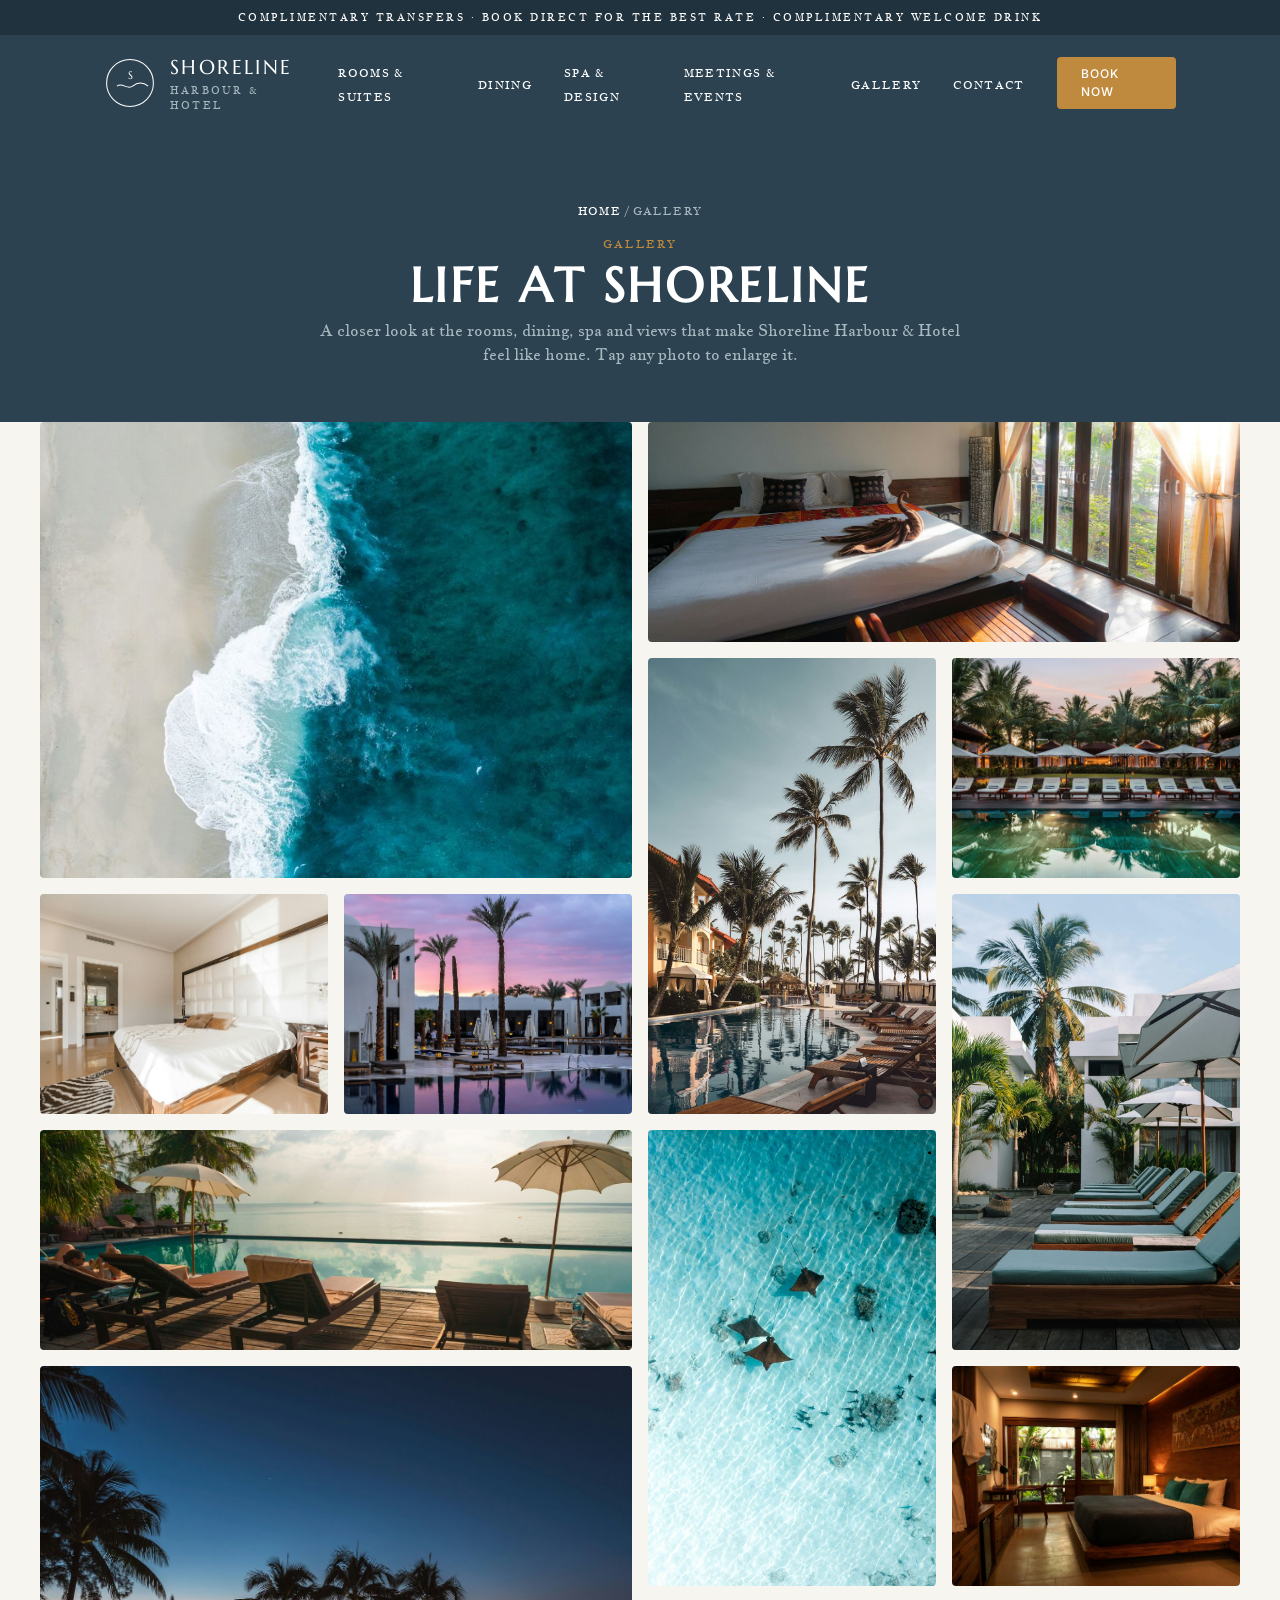
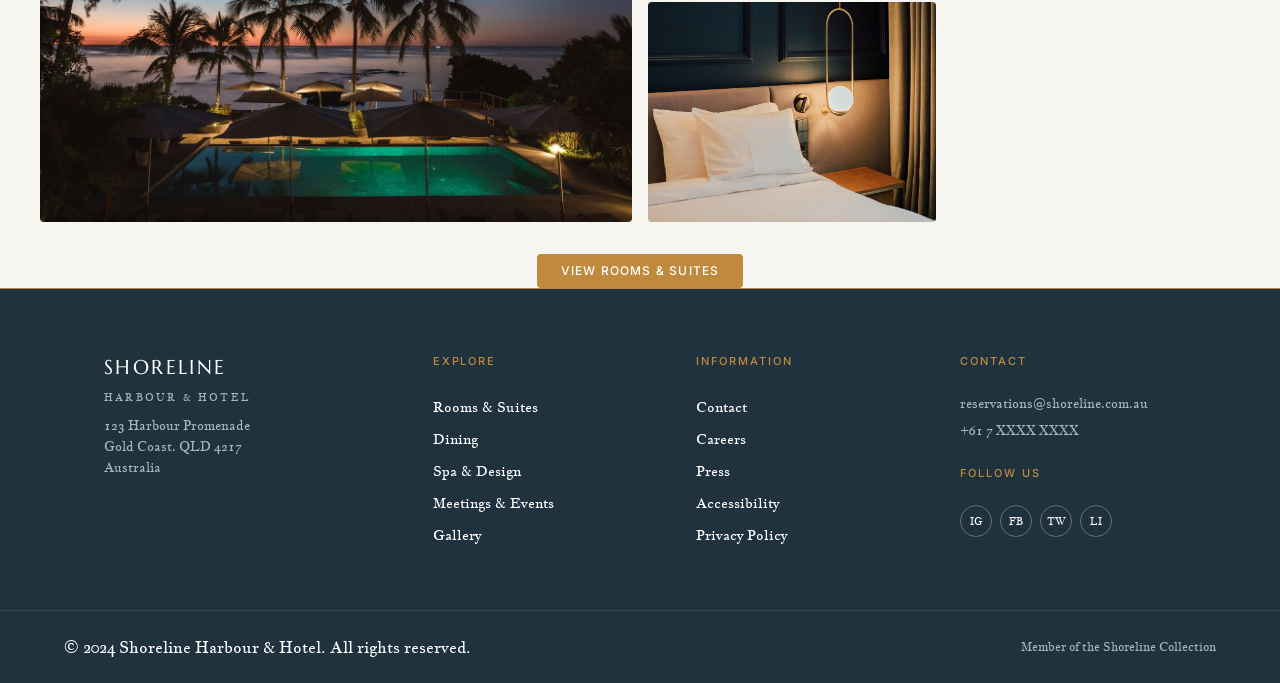
==== commit 4696c004: "Fix footer bug, elevate room cards, reorganize gallery - Real bug: the bare `nav {}` selector meant " ====
--- a/gallery.html
+++ b/gallery.html
@@ -103,17 +103,17 @@
 
         <div class="full-gallery-grid reveal-grid">
 
-          <button class="gallery-item reveal span-2" data-full="images/gallery-aerial-beach.jpg" aria-label="Aerial view of the beach"><img src="images/gallery-aerial-beach.jpg" alt="Aerial view of the beach" loading="lazy" width="787" height="1400"></button>
-          <button class="gallery-item reveal" data-full="images/deluxe-king-room.jpg" aria-label="Deluxe King Room"><img src="images/deluxe-king-room.jpg" alt="Deluxe King Room" loading="lazy" width="1400" height="933"></button>
-          <button class="gallery-item reveal" data-full="images/spa-poolside.jpg" aria-label="Poolside spa area"><img src="images/spa-poolside.jpg" alt="Poolside spa area" loading="lazy" width="1400" height="1120"></button>
+          <button class="gallery-item reveal gallery-feature" data-full="images/gallery-aerial-beach.jpg" aria-label="Aerial view of the beach"><img src="images/gallery-aerial-beach.jpg" alt="Aerial view of the beach" loading="lazy" width="787" height="1400"></button>
+          <button class="gallery-item reveal gallery-wide" data-full="images/deluxe-king-room.jpg" aria-label="Deluxe King Room"><img src="images/deluxe-king-room.jpg" alt="Deluxe King Room" loading="lazy" width="1400" height="933"></button>
+          <button class="gallery-item reveal gallery-tall" data-full="images/dining-terrace.jpg" aria-label="Waterfront dining terrace"><img src="images/dining-terrace.jpg" alt="Waterfront dining terrace" loading="lazy" width="1120" height="1400"></button>
           <button class="gallery-item reveal" data-full="images/gallery-sunset-poolside.jpg" aria-label="Sunset by the poolside"><img src="images/gallery-sunset-poolside.jpg" alt="Sunset by the poolside" loading="lazy" width="1400" height="933"></button>
           <button class="gallery-item reveal" data-full="images/junior-suite-room.jpg" aria-label="Junior Suite lounge area"><img src="images/junior-suite-room.jpg" alt="Junior Suite lounge area" loading="lazy" width="1400" height="933"></button>
-          <button class="gallery-item reveal" data-full="images/dining-terrace.jpg" aria-label="Waterfront dining terrace"><img src="images/dining-terrace.jpg" alt="Waterfront dining terrace" loading="lazy" width="1120" height="1400"></button>
-          <button class="gallery-item reveal span-2" data-full="images/gallery-night-pool.jpg" aria-label="Pool at night"><img src="images/gallery-night-pool.jpg" alt="Pool at night" loading="lazy" width="1400" height="935"></button>
+          <button class="gallery-item reveal gallery-wide" data-full="images/spa-poolside.jpg" aria-label="Poolside spa area"><img src="images/spa-poolside.jpg" alt="Poolside spa area" loading="lazy" width="1400" height="1120"></button>
+          <button class="gallery-item reveal gallery-tall" data-full="images/gallery-resort-loungers.jpg" aria-label="Resort loungers"><img src="images/gallery-resort-loungers.jpg" alt="Resort loungers" loading="lazy" width="1120" height="1400"></button>
+          <button class="gallery-item reveal gallery-feature" data-full="images/gallery-night-pool.jpg" aria-label="Pool at night"><img src="images/gallery-night-pool.jpg" alt="Pool at night" loading="lazy" width="1400" height="935"></button>
           <button class="gallery-item reveal" data-full="images/spa-sunset-lounge.jpg" aria-label="Sunset spa lounge"><img src="images/spa-sunset-lounge.jpg" alt="Sunset spa lounge" loading="lazy" width="1400" height="933"></button>
+          <button class="gallery-item reveal gallery-tall" data-full="images/spa-stingray-lagoon.jpg" aria-label="Stingray lagoon spa"><img src="images/spa-stingray-lagoon.jpg" alt="Stingray lagoon spa" loading="lazy" width="894" height="1400"></button>
           <button class="gallery-item reveal" data-full="images/penthouse-suite-room.jpg" aria-label="Penthouse Suite with private terrace"><img src="images/penthouse-suite-room.jpg" alt="Penthouse Suite with private terrace" loading="lazy" width="1400" height="933"></button>
-          <button class="gallery-item reveal" data-full="images/gallery-resort-loungers.jpg" aria-label="Resort loungers"><img src="images/gallery-resort-loungers.jpg" alt="Resort loungers" loading="lazy" width="1120" height="1400"></button>
-          <button class="gallery-item reveal" data-full="images/spa-stingray-lagoon.jpg" aria-label="Stingray lagoon spa"><img src="images/spa-stingray-lagoon.jpg" alt="Stingray lagoon spa" loading="lazy" width="894" height="1400"></button>
           <button class="gallery-item reveal" data-full="images/gallery-bedside-lamp.jpg" aria-label="Bedside lamp detail"><img src="images/gallery-bedside-lamp.jpg" alt="Bedside lamp detail" loading="lazy" width="934" height="1400"></button>
 
         </div>
--- a/styles.css
+++ b/styles.css
@@ -236,7 +236,7 @@
   }
 }
 
-nav {
+header nav {
   max-width: 1200px;
   margin: 0 auto;
   padding: var(--space-sm) var(--space-3xl);
@@ -560,13 +560,72 @@
 
 .room-card {
   background: var(--color-white);
+  border-radius: 8px;
+  overflow: hidden;
+  box-shadow: 0 8px 28px rgba(32, 66, 80, 0.12);
+  border: 1px solid rgba(44, 66, 80, 0.06);
+  display: flex;
+  flex-direction: column;
+}
+
+.room-card .image-placeholder {
+  height: 280px;
+  border-radius: 0;
+  flex-shrink: 0;
+}
+
+.room-card-body {
   padding: var(--space-lg);
-  border-radius: 4px;
-  box-shadow: 0 2px 8px rgba(0,0,0,.06);
+  display: flex;
+  flex-direction: column;
+  flex: 1;
+}
+
+.room-card-body h3 {
+  margin-bottom: 4px;
+}
+
+/* Price now lives as a badge on the photo itself */
+
+.room-price-badge {
+  position: absolute;
+  bottom: var(--space-md);
+  right: var(--space-md);
+  background: rgba(32, 50, 61, 0.88);
+  backdrop-filter: blur(3px);
+  color: var(--color-white);
+  font-family: "Marcellus SC", serif;
+  font-size: 16px;
+  letter-spacing: 0.02em;
+  padding: 7px 14px;
+  border-radius: 3px;
+  line-height: 1.3;
+}
+
+.room-price-badge .per-night {
+  display: block;
+  font-family: "Inter", sans-serif;
+  font-size: 9px;
+  font-weight: 500;
+  letter-spacing: 0.12em;
+  text-transform: uppercase;
+  color: var(--color-accent);
+  margin-top: 1px;
 }
 
 .room-meta {
   color: var(--color-muted);
+  font-size: 12px;
+  letter-spacing: 0.02em;
+  margin-bottom: var(--space-md);
+  padding-bottom: var(--space-md);
+  border-bottom: 1px solid rgba(44, 66, 80, 0.1);
+}
+
+.room-card-body > p:not(.room-meta) {
+  color: var(--color-primary);
+  opacity: 0.82;
+  font-size: 14.5px;
 }
 
 .price {
@@ -577,7 +636,8 @@
 .button-group {
   display: flex;
   gap: var(--space-md);
-  margin-top: var(--space-lg);
+  margin-top: auto;
+  padding-top: var(--space-lg);
 }
 
 .button-group a {
@@ -599,6 +659,20 @@
   background: #a8752f;
   transform: translateY(-2px);
   box-shadow: 0 6px 14px rgba(0,0,0,.15);
+}
+
+/* Secondary "Learn More" link reads as secondary to "Book Now" so the
+   card has a clear primary action instead of two competing gold buttons */
+
+.button-group a.btn-outline {
+  background: transparent;
+  border: 1px solid var(--color-primary);
+  color: var(--color-primary);
+}
+
+.button-group a.btn-outline:hover {
+  background: var(--color-primary);
+  color: var(--color-white);
 }
 
 /* Room card quick-view — click-to-expand amenities (not hover-only, so
@@ -998,6 +1072,7 @@
 footer {
   background: var(--color-dark);
   color: var(--color-white);
+  border-top: 1px solid var(--color-accent);
 }
 
 .footer-top {
@@ -1005,8 +1080,8 @@
   margin: 0 auto;
   padding: var(--space-3xl);
   display: grid;
-  grid-template-columns: 1.2fr 1fr 1fr 1fr;
-  gap: var(--space-xl);
+  grid-template-columns: 1.3fr 1fr 1fr 1fr;
+  gap: var(--space-2xl);
 }
 
 .footer-links {
@@ -1035,21 +1110,32 @@
 }
 
 .footer-col h3 {
-  color: var(--color-white);
-  font-family: "Jacques Francois", serif;
+  color: var(--color-accent);
+  font-family: "Inter", sans-serif;
+  font-weight: 500;
   text-transform: uppercase;
-  letter-spacing: 0.12em;
-  font-size: 12px;
-  margin-bottom: var(--space-md);
+  letter-spacing: 0.18em;
+  font-size: 11px;
+  margin-bottom: var(--space-lg);
 }
 
 .footer-col ul {
   list-style: none;
   padding: 0;
+  margin: 0;
+}
+
+.footer-col ul li {
+  margin-bottom: var(--space-sm);
+}
+
+.footer-col ul li:last-child {
+  margin-bottom: 0;
 }
 
 .footer-col a {
   color: var(--color-white);
+  font-size: 14px;
 }
 
 .footer-col p {
@@ -1389,7 +1475,7 @@
 @media (max-width: 768px) {
 
   /* Let the full nav wrap instead of overflowing, no hamburger yet */
-  nav {
+  header nav {
     flex-wrap: wrap;
     padding: var(--space-sm) var(--space-lg);
   }
@@ -1414,7 +1500,7 @@
 
   /* --- Navigation collapses to a hamburger menu --- */
 
-  nav {
+  header nav {
     flex-wrap: wrap;
     padding: var(--space-sm) var(--space-lg);
     gap: var(--space-md);
@@ -1537,7 +1623,7 @@
   /* Hide the descriptive paragraph on mobile room cards so photo, price
      and the Book button are visible without extra scrolling/reading */
 
-  .room-card > p:not(.room-meta):not(.price) {
+  .room-card-body > p:not(.room-meta) {
     display: none;
   }
 
@@ -1760,6 +1846,7 @@
   display: grid;
   grid-template-columns: repeat(4, 1fr);
   grid-auto-rows: 220px;
+  grid-auto-flow: dense;
   gap: var(--space-md);
 }
 
@@ -1803,8 +1890,19 @@
   }
 }
 
-.full-gallery-grid .gallery-item.span-2 {
+/* Shape-aware spans so each photo's own orientation drives its cell,
+   instead of a rigid grid forcing every crop to the same shape */
+
+.full-gallery-grid .gallery-item.gallery-feature {
   grid-column: span 2;
+  grid-row: span 2;
+}
+
+.full-gallery-grid .gallery-item.gallery-wide {
+  grid-column: span 2;
+}
+
+.full-gallery-grid .gallery-item.gallery-tall {
   grid-row: span 2;
 }
 
@@ -2091,7 +2189,9 @@
     grid-auto-rows: 220px;
   }
 
-  .full-gallery-grid .gallery-item.span-2 {
+  .full-gallery-grid .gallery-item.gallery-feature,
+  .full-gallery-grid .gallery-item.gallery-wide,
+  .full-gallery-grid .gallery-item.gallery-tall {
     grid-column: span 1;
     grid-row: span 1;
   }
